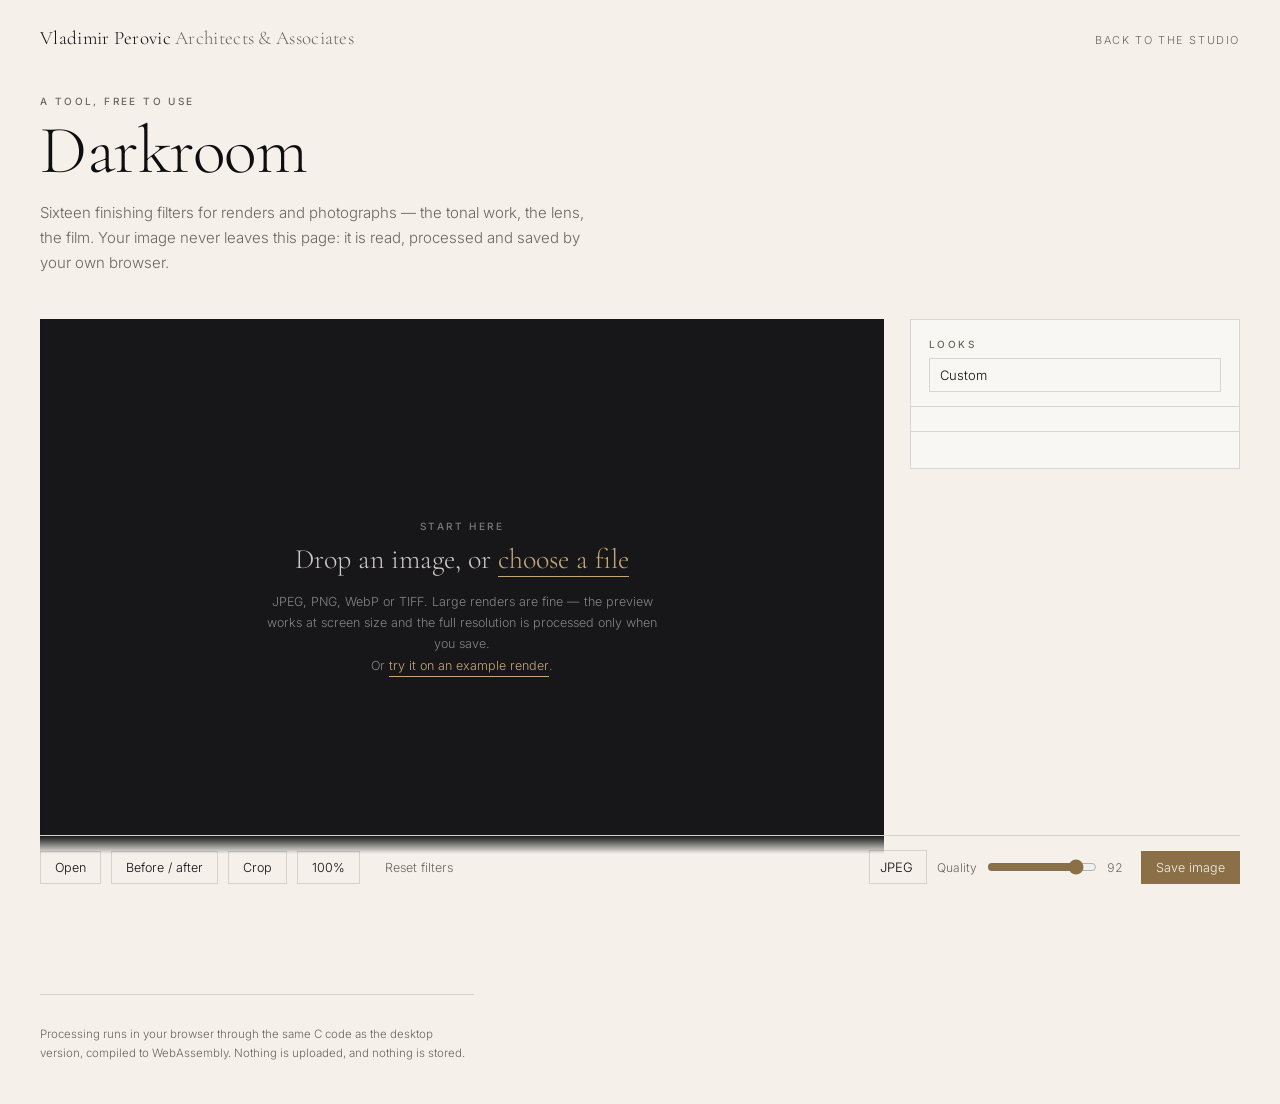
==== web/src/index.html @ 6999e1c3 "Run the filters in a browser, as a page in the studio's own design The core is plain C with one plat" ====
<!DOCTYPE html>
<html lang="en">
<head>
<meta charset="utf-8">
<meta name="viewport" content="width=device-width, initial-scale=1">
<title>Darkroom — Vladimir Perovic Architects &amp; Associates</title>
<meta name="description" content="Finishing filters for architectural renders and photographs. Everything runs in your browser; nothing is uploaded.">
<link rel="preconnect" href="https://fonts.googleapis.com">
<link rel="preconnect" href="https://fonts.gstatic.com" crossorigin>
<link href="https://fonts.googleapis.com/css2?family=Cormorant+Garamond:ital,wght@0,300;0,400;0,500;1,300;1,400&family=Inter:wght@300;400;500;600&display=swap" rel="stylesheet">
<link rel="stylesheet" href="style.css">
</head>
<body>
<header class="masthead">
  <a class="wordmark" href="https://vladimirperovic.com">Vladimir Perovic <span>Architects &amp; Associates</span></a>
  <nav><a href="https://vladimirperovic.com">Back to the studio</a></nav>
</header>

<section class="intro">
  <p class="kicker">A tool, free to use</p>
  <h1>Darkroom</h1>
  <p class="lede">Sixteen finishing filters for renders and photographs — the tonal work, the lens, the film.
    Your image never leaves this page: it is read, processed and saved by your own browser.</p>
</section>

<main class="workspace" id="workspace">
  <section class="stage" id="stage">
    <div class="dropzone" id="dropzone">
      <p class="kicker">Start here</p>
      <p class="drop-title">Drop an image, or <button type="button" class="link" id="pick">choose a file</button></p>
      <p class="drop-note">JPEG, PNG, WebP or TIFF. Large renders are fine — the preview works at screen size
        and the full resolution is processed only when you save.</p>
      <p class="drop-note">Or <button type="button" class="link" id="example">try it on an example render</button>.</p>
    </div>
    <div class="viewer" id="viewer" hidden>
      <canvas id="canvas"></canvas>
      <div class="crop-overlay" id="cropOverlay" hidden><div class="crop-rect" id="cropRect"></div></div>
    </div>
    <div class="busy" id="busy" hidden><span></span></div>
  </section>

  <aside class="panel" id="panel">
    <div class="panel-head">
      <p class="kicker">Looks</p>
      <select id="presets" aria-label="Preset">
        <option value="">Custom</option>
      </select>
    </div>
    <div class="filters" id="filters"></div>
    <div class="controls" id="controls"></div>
  </aside>
</main>

<div class="toolbar" id="toolbar">
  <div class="tools">
    <button type="button" id="open">Open</button>
    <button type="button" id="compare" class="hold">Before / after</button>
    <button type="button" id="cropMode">Crop</button>
    <button type="button" id="zoom">100%</button>
    <button type="button" id="reset" class="quiet">Reset filters</button>
  </div>
  <div class="save">
    <span class="status" id="status"></span>
    <select id="format" aria-label="Format">
      <option value="image/jpeg">JPEG</option>
      <option value="image/webp">WebP</option>
      <option value="image/png">PNG</option>
    </select>
    <label class="quality" id="qualityWrap">Quality
      <input type="range" id="quality" min="40" max="100" step="1" value="92">
      <output id="qualityValue">92</output>
    </label>
    <button type="button" id="save" class="primary">Save image</button>
  </div>
</div>

<div class="crop-actions" id="cropActions" hidden>
  <span>Drag on the image, then</span>
  <button type="button" id="cropApply" class="primary">Crop</button>
  <button type="button" id="cropCancel" class="quiet">Cancel</button>
</div>

<footer class="colophon">
  <p>Processing runs in your browser through the same C code as the desktop version, compiled to
    WebAssembly. Nothing is uploaded, and nothing is stored.</p>
</footer>

<input type="file" id="file" accept="image/*" hidden>
<script type="module" src="app.js"></script>
</body>
</html>
---- web/src/style.css ----
/* The studio's own tokens, so this page sits inside vladimirperovic.com without looking bolted on. */
:root {
  --ink: #0e0e10;
  --paper: #f5f1ea;
  --muted: #6b6760;
  --line: rgba(14, 14, 16, .14);
  --accent: #8b6f47;
  --glass: rgba(245, 241, 234, .8);
  --stage: #17171a;
  --ease: cubic-bezier(.15, .2, .1, 1);
  --panel-width: 330px;
}

* { box-sizing: border-box; }

[hidden] { display: none !important; }

html, body {
  margin: 0;
  background: var(--paper);
  color: var(--ink);
  font-family: Inter, system-ui, sans-serif;
  font-weight: 300;
  -webkit-font-smoothing: antialiased;
}

button, select, input { font: inherit; color: inherit; }

.kicker {
  font-size: 10px;
  letter-spacing: 2.4px;
  text-transform: uppercase;
  color: var(--muted);
  margin: 0 0 10px;
  font-weight: 500;
}

/* Masthead and intro ---------------------------------------------------- */

.masthead {
  display: flex;
  align-items: baseline;
  justify-content: space-between;
  gap: 24px;
  padding: 26px 40px 0;
}

.wordmark {
  font-family: 'Cormorant Garamond', Georgia, serif;
  font-size: 19px;
  letter-spacing: .3px;
  text-decoration: none;
  color: var(--ink);
}

.wordmark span { color: var(--muted); }

.masthead nav a {
  font-size: 11px;
  letter-spacing: 1.6px;
  text-transform: uppercase;
  text-decoration: none;
  color: var(--muted);
  border-bottom: 1px solid transparent;
  padding-bottom: 2px;
  transition: color .4s var(--ease), border-color .4s var(--ease);
}

.masthead nav a:hover { color: var(--ink); border-color: var(--line); }

.intro {
  padding: 46px 40px 26px;
  max-width: 760px;
}

.intro h1 {
  font-family: 'Cormorant Garamond', Georgia, serif;
  font-weight: 300;
  font-size: clamp(42px, 6vw, 68px);
  line-height: 1;
  margin: 0 0 16px;
  letter-spacing: -.5px;
}

.lede {
  margin: 0;
  max-width: 62ch;
  font-size: 15px;
  line-height: 1.65;
  color: var(--muted);
}

/* Workspace ------------------------------------------------------------- */

.workspace {
  display: grid;
  grid-template-columns: minmax(0, 1fr) var(--panel-width);
  gap: 26px;
  padding: 18px 40px 0;
  align-items: start;
}

.stage {
  position: relative;
  background: var(--stage);
  border: 1px solid var(--line);
  min-height: 62vh;
  display: flex;
  align-items: center;
  justify-content: center;
  overflow: auto;
}

.dropzone {
  text-align: center;
  padding: 60px 28px;
  color: rgba(245, 241, 234, .82);
  max-width: 460px;
}

.dropzone .kicker { color: rgba(245, 241, 234, .45); }

.drop-title {
  font-family: 'Cormorant Garamond', Georgia, serif;
  font-size: 28px;
  font-weight: 300;
  margin: 0 0 14px;
}

.drop-note { font-size: 12.5px; line-height: 1.7; color: rgba(245, 241, 234, .5); margin: 0; }

.stage.dragging { outline: 1px solid var(--accent); outline-offset: -9px; }

.link {
  background: none;
  border: none;
  border-bottom: 1px solid currentColor;
  padding: 0;
  cursor: pointer;
  font: inherit;
  color: #c6a878;
}

.viewer { position: relative; margin: auto; line-height: 0; }
.viewer canvas { display: block; max-width: 100%; height: auto; }
.viewer.actual { margin: 0; }
.viewer.actual canvas { max-width: none; }

.busy {
  position: absolute;
  inset: 0;
  display: grid;
  place-items: center;
  background: rgba(23, 23, 26, .55);
  pointer-events: none;
}

.busy span {
  width: 26px; height: 26px;
  border: 1px solid rgba(245, 241, 234, .3);
  border-top-color: #c6a878;
  border-radius: 50%;
  animation: spin .9s linear infinite;
}

@keyframes spin { to { transform: rotate(360deg); } }

/* Crop ------------------------------------------------------------------ */

.crop-overlay { position: absolute; inset: 0; cursor: crosshair; }

.crop-rect {
  position: absolute;
  border: 1px solid rgba(245, 241, 234, .9);
  box-shadow: 0 0 0 9999px rgba(14, 14, 16, .55);
  display: none;
}

.crop-actions {
  position: fixed;
  left: 50%;
  bottom: 96px;
  transform: translateX(-50%);
  display: flex;
  align-items: center;
  gap: 12px;
  background: var(--glass);
  backdrop-filter: blur(9px);
  border: 1px solid var(--line);
  padding: 10px 14px;
  font-size: 12.5px;
  z-index: 5;
}

/* Panel ----------------------------------------------------------------- */

.panel {
  border: 1px solid var(--line);
  background: rgba(255, 255, 255, .42);
  max-height: calc(62vh + 2px);
  overflow: auto;
  position: sticky;
  top: 18px;
}

.panel-head { padding: 18px 18px 14px; border-bottom: 1px solid var(--line); }
.panel-head .kicker { margin-bottom: 8px; }

select {
  width: 100%;
  appearance: none;
  background: transparent;
  border: 1px solid var(--line);
  padding: 8px 10px;
  font-size: 13px;
  cursor: pointer;
}

.filters { padding: 12px 10px; border-bottom: 1px solid var(--line); }

.group-label {
  font-size: 10px;
  letter-spacing: 2.4px;
  text-transform: uppercase;
  color: var(--muted);
  padding: 14px 8px 6px;
}

.filter {
  display: flex;
  align-items: center;
  gap: 10px;
  padding: 7px 9px;
  cursor: pointer;
  border: 1px solid transparent;
  transition: background .3s var(--ease);
}

.filter:hover { background: rgba(14, 14, 16, .035); }
.filter.selected { background: rgba(139, 111, 71, .1); border-color: rgba(139, 111, 71, .28); }
.filter input { accent-color: var(--accent); margin: 0; cursor: pointer; }
.filter span { font-size: 13px; }
.filter.on span { font-weight: 500; }

.controls { padding: 18px; }
.controls .summary { font-size: 12.5px; line-height: 1.7; color: var(--muted); margin: 0 0 18px; }
.controls.disabled .control { opacity: .38; pointer-events: none; }

.control { margin-bottom: 15px; }

.control-head {
  display: flex;
  justify-content: space-between;
  align-items: baseline;
  margin-bottom: 5px;
  font-size: 12px;
}

.control-head b { font-weight: 500; }
.control-head output { font-variant-numeric: tabular-nums; font-size: 11px; color: var(--muted); }

input[type=range] {
  width: 100%;
  accent-color: var(--accent);
  height: 18px;
}

.control-heading {
  font-size: 10px;
  letter-spacing: 2.4px;
  text-transform: uppercase;
  color: var(--muted);
  margin: 20px 0 10px;
}

.control-note { font-size: 11.5px; color: var(--muted); margin: -6px 0 14px; }

/* Toolbar --------------------------------------------------------------- */

.toolbar {
  position: sticky;
  bottom: 0;
  display: flex;
  justify-content: space-between;
  align-items: center;
  gap: 18px;
  flex-wrap: wrap;
  margin: 18px 40px 0;
  padding: 14px 0 16px;
  border-top: 1px solid var(--line);
  background: linear-gradient(to top, var(--paper) 72%, rgba(245, 241, 234, 0));
}

.tools, .save { display: flex; align-items: center; gap: 10px; flex-wrap: wrap; }

.toolbar button {
  background: transparent;
  border: 1px solid var(--line);
  padding: 8px 14px;
  font-size: 12.5px;
  cursor: pointer;
  transition: border-color .3s var(--ease), background .3s var(--ease);
}

.toolbar button:hover:not(:disabled) { border-color: var(--ink); }
.toolbar button:disabled { opacity: .35; cursor: default; }
.toolbar button.active { background: rgba(139, 111, 71, .12); border-color: var(--accent); }
.toolbar button.quiet { border-color: transparent; color: var(--muted); }
.toolbar button.quiet:hover:not(:disabled) { color: var(--ink); }

.toolbar button.primary, .crop-actions button.primary {
  background: var(--accent);
  border-color: var(--accent);
  color: var(--paper);
}

.toolbar button.primary:hover:not(:disabled) { background: #7a6140; }

.crop-actions button {
  background: transparent;
  border: 1px solid var(--line);
  padding: 6px 12px;
  font-size: 12.5px;
  cursor: pointer;
}

.save select { width: auto; }

.quality { display: flex; align-items: center; gap: 8px; font-size: 12px; color: var(--muted); }
.quality input { width: 110px; }
.quality output { font-variant-numeric: tabular-nums; width: 24px; }

.status { font-size: 11.5px; color: var(--muted); font-variant-numeric: tabular-nums; }

.colophon {
  margin: 34px 40px 40px;
  padding-top: 18px;
  border-top: 1px solid var(--line);
  font-size: 11.5px;
  line-height: 1.7;
  color: var(--muted);
  max-width: 62ch;
}

@media (max-width: 1040px) {
  .workspace { grid-template-columns: minmax(0, 1fr); }
  .panel { position: static; max-height: none; }
  .masthead, .intro, .workspace, .toolbar, .colophon { padding-left: 20px; padding-right: 20px; }
  .toolbar, .colophon { margin-left: 20px; margin-right: 20px; }
}
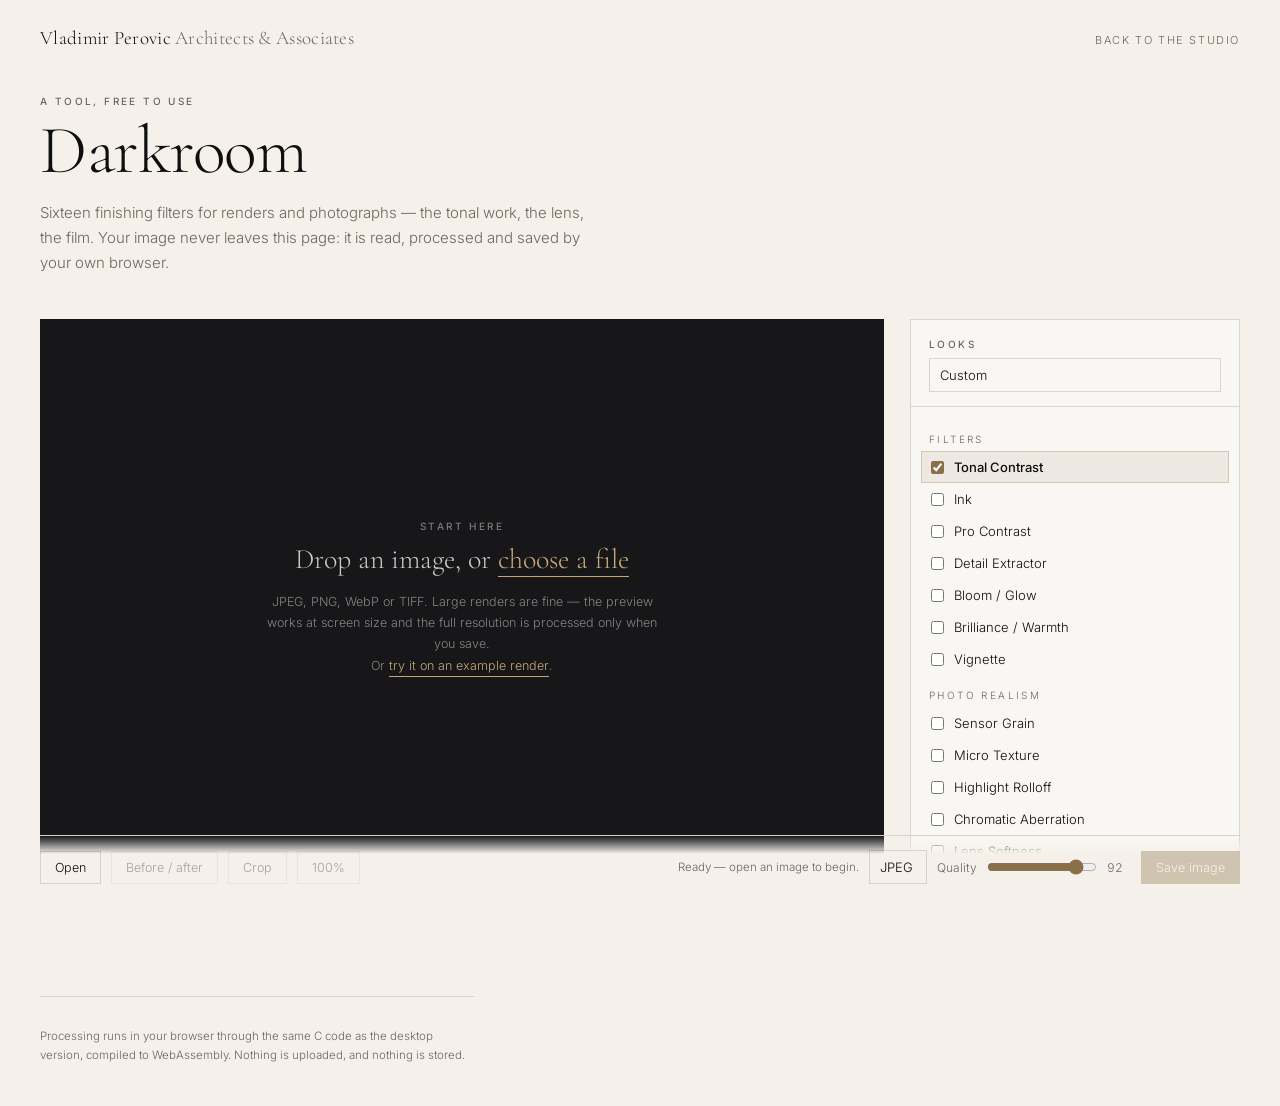
==== commit 85683248: "Give the browser version the desktop's comparison, and the whole screen Opening an image now takes o" ====
--- a/web/src/index.html
+++ b/web/src/index.html
@@ -25,6 +25,8 @@
 
 <main class="workspace" id="workspace">
   <section class="stage" id="stage">
+    <button type="button" class="leave" id="leave" hidden>Close</button>
+    <button type="button" class="panel-toggle" id="panelToggle" hidden>Filters</button>
     <div class="dropzone" id="dropzone">
       <p class="kicker">Start here</p>
       <p class="drop-title">Drop an image, or <button type="button" class="link" id="pick">choose a file</button></p>
@@ -41,23 +43,28 @@
 
   <aside class="panel" id="panel">
     <div class="panel-head">
-      <p class="kicker">Looks</p>
+      <div class="panel-head-row">
+        <p class="kicker">Looks</p>
+        <button type="button" class="link small" id="hide">Hide</button>
+      </div>
       <select id="presets" aria-label="Preset">
         <option value="">Custom</option>
       </select>
     </div>
     <div class="filters" id="filters"></div>
     <div class="controls" id="controls"></div>
+    <div class="panel-foot">
+      <button type="button" class="link small" id="reset">Reset every filter</button>
+    </div>
   </aside>
 </main>
 
 <div class="toolbar" id="toolbar">
   <div class="tools">
     <button type="button" id="open">Open</button>
-    <button type="button" id="compare" class="hold">Before / after</button>
+    <button type="button" id="compare" title="Split the view — drag the line. Press and hold on the image (or the B key) to see the original whole.">Before / after</button>
     <button type="button" id="cropMode">Crop</button>
     <button type="button" id="zoom">100%</button>
-    <button type="button" id="reset" class="quiet">Reset filters</button>
   </div>
   <div class="save">
     <span class="status" id="status"></span>
--- a/web/src/style.css
+++ b/web/src/style.css
@@ -204,6 +204,9 @@
 }
 
 .panel-head { padding: 18px 18px 14px; border-bottom: 1px solid var(--line); }
+.panel-head-row { display: flex; align-items: baseline; justify-content: space-between; }
+.link.small { font-size: 11px; color: var(--muted); }
+body:not(.editing) .panel-head-row .link { display: none; }
 .panel-head .kicker { margin-bottom: 8px; }
 
 select {
@@ -274,6 +277,84 @@
 }
 
 .control-note { font-size: 11.5px; color: var(--muted); margin: -6px 0 14px; }
+
+/* Editing: the image takes the screen, and the filters float over it ------ */
+
+body.editing { overflow: hidden; }
+body.editing .masthead,
+body.editing .intro,
+body.editing .colophon { display: none; }
+
+body.editing .workspace {
+  position: fixed;
+  inset: 0;
+  display: block;
+  padding: 0;
+  gap: 0;
+  z-index: 3;
+}
+
+body.editing .stage {
+  position: absolute;
+  inset: 0 0 var(--toolbar-height, 62px);
+  border: 0;
+  min-height: 0;
+  padding: 18px;
+  transition: padding .35s var(--ease);
+}
+
+/* The image keeps clear of the floating panel rather than sliding under it. */
+body.editing:not(.panel-hidden) .stage { padding-right: calc(var(--panel-width) + 34px); }
+
+body.editing .panel {
+  position: absolute;
+  top: 16px;
+  right: 16px;
+  bottom: calc(var(--toolbar-height, 62px) + 16px);
+  width: var(--panel-width);
+  max-height: none;
+  background: var(--glass);
+  backdrop-filter: blur(14px);
+  border: 1px solid rgba(14, 14, 16, .1);
+  box-shadow: 0 18px 50px rgba(14, 14, 16, .28);
+  transition: opacity .35s var(--ease), transform .35s var(--ease);
+  z-index: 4;
+}
+
+body.editing.panel-hidden .panel {
+  opacity: 0;
+  transform: translateX(14px);
+  pointer-events: none;
+}
+
+body.editing .toolbar {
+  position: fixed;
+  inset: auto 0 0 0;
+  margin: 0;
+  padding: 11px 20px;
+  background: var(--glass);
+  backdrop-filter: blur(14px);
+  border-top: 1px solid var(--line);
+  z-index: 4;
+}
+
+.leave, .panel-toggle {
+  position: absolute;
+  top: 16px;
+  z-index: 5;
+  background: var(--glass);
+  backdrop-filter: blur(10px);
+  border: 1px solid rgba(14, 14, 16, .1);
+  padding: 7px 13px;
+  font-size: 12px;
+  cursor: pointer;
+  transition: border-color .3s var(--ease);
+}
+
+.leave { left: 16px; }
+.panel-toggle { right: 16px; }
+body.editing:not(.panel-hidden) .panel-toggle { display: none; }
+.leave:hover, .panel-toggle:hover { border-color: var(--ink); }
 
 /* Toolbar --------------------------------------------------------------- */
 
@@ -342,6 +423,28 @@
   max-width: 62ch;
 }
 
+.panel-foot { padding: 0 18px 18px; }
+
+/* On a narrow screen the panel becomes a sheet along the bottom, and the image keeps the rest. */
+@media (max-width: 900px) {
+  .toolbar { padding: 9px 12px; gap: 10px; }
+  .toolbar button { padding: 7px 11px; font-size: 12px; }
+  .status { display: none; }
+  .quality { gap: 6px; }
+  .quality input { width: 74px; }
+
+  body.editing .panel {
+    top: auto;
+    left: 12px;
+    right: 12px;
+    bottom: calc(var(--toolbar-height, 62px) + 12px);
+    width: auto;
+    max-height: 42vh;
+  }
+  body.editing:not(.panel-hidden) .stage { padding-right: 18px; padding-bottom: calc(42vh + 22px); }
+  body.editing.panel-hidden .panel { transform: translateY(14px); }
+}
+
 @media (max-width: 1040px) {
   .workspace { grid-template-columns: minmax(0, 1fr); }
   .panel { position: static; max-height: none; }
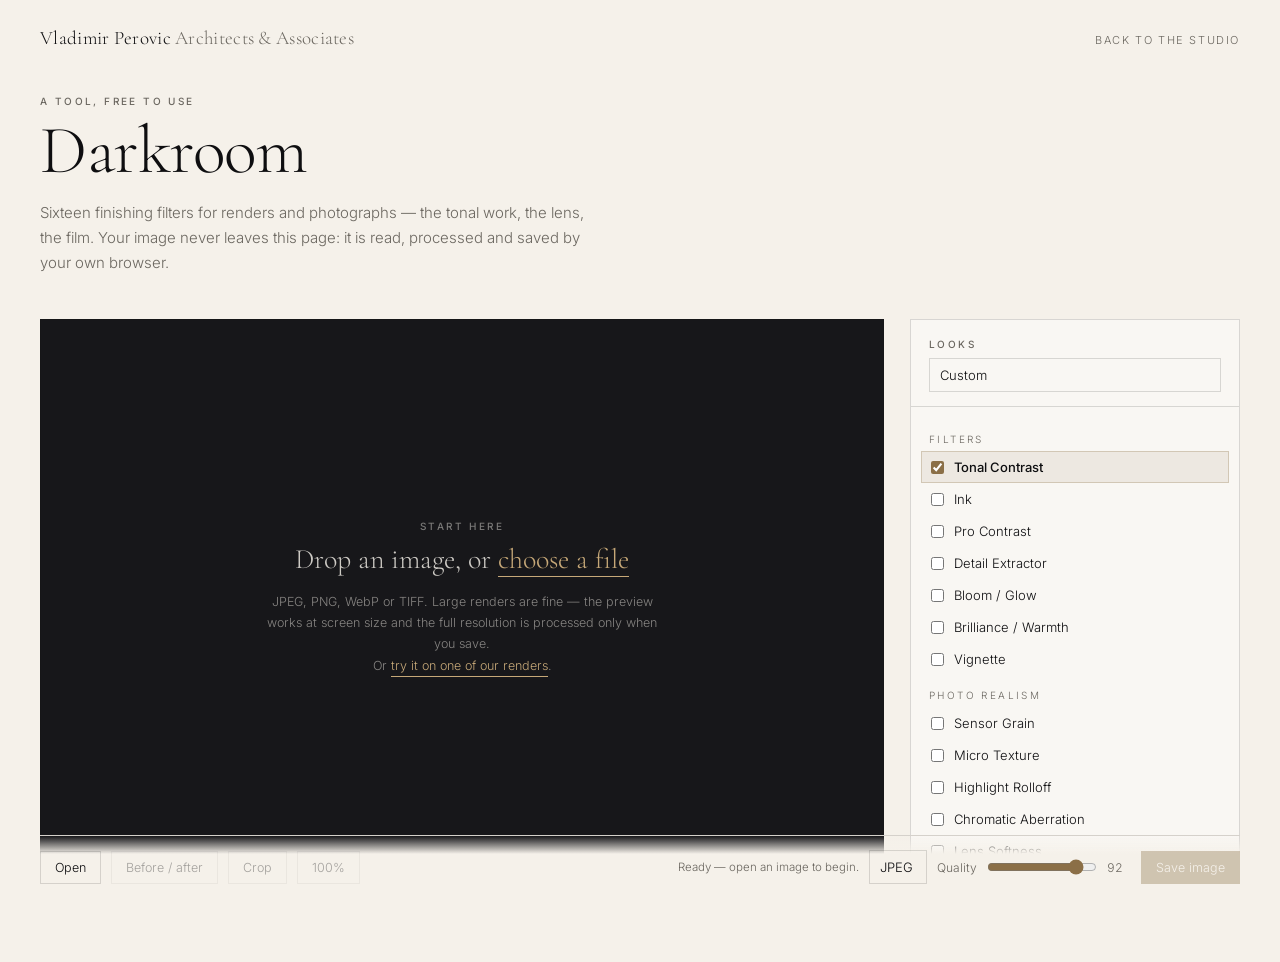
==== commit 141d23c4: "Publish the browser version into a site folder, ready for Apache The build now writes the .htaccess " ====
--- a/web/src/index.html
+++ b/web/src/index.html
@@ -8,7 +8,7 @@
 <link rel="preconnect" href="https://fonts.googleapis.com">
 <link rel="preconnect" href="https://fonts.gstatic.com" crossorigin>
 <link href="https://fonts.googleapis.com/css2?family=Cormorant+Garamond:ital,wght@0,300;0,400;0,500;1,300;1,400&family=Inter:wght@300;400;500;600&display=swap" rel="stylesheet">
-<link rel="stylesheet" href="style.css">
+<link rel="stylesheet" href="style.css?v=%%V%%">
 </head>
 <body>
 <header class="masthead">
@@ -32,7 +32,7 @@
       <p class="drop-title">Drop an image, or <button type="button" class="link" id="pick">choose a file</button></p>
       <p class="drop-note">JPEG, PNG, WebP or TIFF. Large renders are fine — the preview works at screen size
         and the full resolution is processed only when you save.</p>
-      <p class="drop-note">Or <button type="button" class="link" id="example">try it on an example render</button>.</p>
+      <p class="drop-note">Or <button type="button" class="link" id="example">try it on one of our renders</button>.</p>
     </div>
     <div class="viewer" id="viewer" hidden>
       <canvas id="canvas"></canvas>
@@ -89,10 +89,11 @@
 
 <footer class="colophon">
   <p>Processing runs in your browser through the same C code as the desktop version, compiled to
-    WebAssembly. Nothing is uploaded, and nothing is stored.</p>
+    WebAssembly. Nothing is uploaded, and nothing is stored. The example image is a render from our own
+    project, <a href="https://vladimirperovic.com/project.php?id=etr">a private apartment interior</a>.</p>
 </footer>
 
 <input type="file" id="file" accept="image/*" hidden>
-<script type="module" src="app.js"></script>
+<script type="module" src="app.js?v=%%V%%"></script>
 </body>
 </html>
--- a/web/src/style.css
+++ b/web/src/style.css
@@ -283,7 +283,9 @@
 body.editing { overflow: hidden; }
 body.editing .masthead,
 body.editing .intro,
-body.editing .colophon { display: none; }
+body.editing .colophon a { color: var(--accent); text-decoration: none; border-bottom: 1px solid var(--line); }
+
+.colophon { display: none; }
 
 body.editing .workspace {
   position: fixed;
@@ -413,6 +415,8 @@
 
 .status { font-size: 11.5px; color: var(--muted); font-variant-numeric: tabular-nums; }
 
+.colophon a { color: var(--accent); text-decoration: none; border-bottom: 1px solid var(--line); }
+
 .colophon {
   margin: 34px 40px 40px;
   padding-top: 18px;
@@ -448,6 +452,10 @@
 @media (max-width: 1040px) {
   .workspace { grid-template-columns: minmax(0, 1fr); }
   .panel { position: static; max-height: none; }
-  .masthead, .intro, .workspace, .toolbar, .colophon { padding-left: 20px; padding-right: 20px; }
-  .toolbar, .colophon { margin-left: 20px; margin-right: 20px; }
-}
+  .masthead, .intro, .workspace, .toolbar, .colophon a { color: var(--accent); text-decoration: none; border-bottom: 1px solid var(--line); }
+
+.colophon { padding-left: 20px; padding-right: 20px; }
+  .toolbar, .colophon a { color: var(--accent); text-decoration: none; border-bottom: 1px solid var(--line); }
+
+.colophon { margin-left: 20px; margin-right: 20px; }
+}
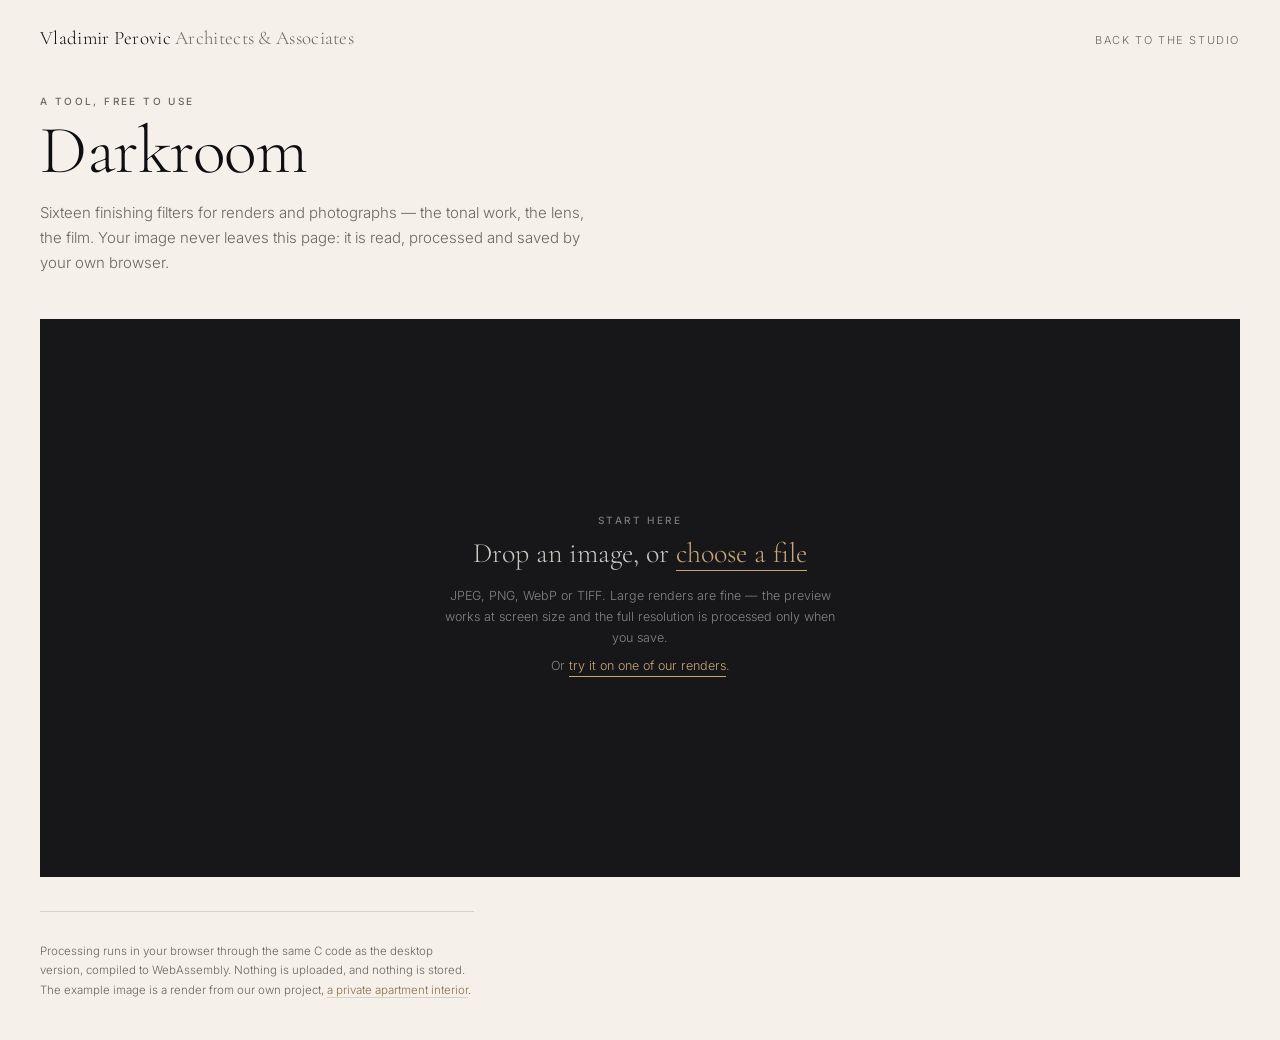
==== commit 5a1e67d4: "Lay the editing view out the way the work goes The filters were a list to scroll through and their c" ====
--- a/web/src/index.html
+++ b/web/src/index.html
@@ -23,46 +23,12 @@
     Your image never leaves this page: it is read, processed and saved by your own browser.</p>
 </section>
 
-<main class="workspace" id="workspace">
-  <section class="stage" id="stage">
-    <button type="button" class="leave" id="leave" hidden>Close</button>
-    <button type="button" class="panel-toggle" id="panelToggle" hidden>Filters</button>
-    <div class="dropzone" id="dropzone">
-      <p class="kicker">Start here</p>
-      <p class="drop-title">Drop an image, or <button type="button" class="link" id="pick">choose a file</button></p>
-      <p class="drop-note">JPEG, PNG, WebP or TIFF. Large renders are fine — the preview works at screen size
-        and the full resolution is processed only when you save.</p>
-      <p class="drop-note">Or <button type="button" class="link" id="example">try it on one of our renders</button>.</p>
-    </div>
-    <div class="viewer" id="viewer" hidden>
-      <canvas id="canvas"></canvas>
-      <div class="crop-overlay" id="cropOverlay" hidden><div class="crop-rect" id="cropRect"></div></div>
-    </div>
-    <div class="busy" id="busy" hidden><span></span></div>
-  </section>
-
-  <aside class="panel" id="panel">
-    <div class="panel-head">
-      <div class="panel-head-row">
-        <p class="kicker">Looks</p>
-        <button type="button" class="link small" id="hide">Hide</button>
-      </div>
-      <select id="presets" aria-label="Preset">
-        <option value="">Custom</option>
-      </select>
-    </div>
-    <div class="filters" id="filters"></div>
-    <div class="controls" id="controls"></div>
-    <div class="panel-foot">
-      <button type="button" class="link small" id="reset">Reset every filter</button>
-    </div>
-  </aside>
-</main>
-
 <div class="toolbar" id="toolbar">
   <div class="tools">
+    <button type="button" id="leave" class="quiet" hidden>Close</button>
     <button type="button" id="open">Open</button>
-    <button type="button" id="compare" title="Split the view — drag the line. Press and hold on the image (or the B key) to see the original whole.">Before / after</button>
+    <button type="button" id="compare"
+            title="Split the view — drag the line. Press and hold on the image (or the B key) to see the original whole.">Before / after</button>
     <button type="button" id="cropMode">Crop</button>
     <button type="button" id="zoom">100%</button>
   </div>
@@ -78,8 +44,48 @@
       <output id="qualityValue">92</output>
     </label>
     <button type="button" id="save" class="primary">Save image</button>
+    <button type="button" id="panelToggle" class="quiet" hidden>Filters</button>
   </div>
 </div>
+
+<main class="workspace" id="workspace">
+  <div class="sheet" id="sheet">
+    <aside class="panel" id="panel">
+      <div class="panel-head">
+        <div class="panel-head-row">
+          <p class="kicker">Looks</p>
+          <button type="button" class="link small" id="hide">Hide</button>
+        </div>
+        <select id="presets" aria-label="Preset">
+          <option value="">Custom</option>
+        </select>
+      </div>
+      <div class="filters" id="filters"></div>
+    </aside>
+
+    <aside class="inspector" id="inspector">
+      <div class="controls" id="controls"></div>
+      <div class="panel-foot">
+        <button type="button" class="link small" id="reset">Reset every filter</button>
+      </div>
+    </aside>
+  </div>
+
+  <section class="stage" id="stage">
+    <div class="dropzone" id="dropzone">
+      <p class="kicker">Start here</p>
+      <p class="drop-title">Drop an image, or <button type="button" class="link" id="pick">choose a file</button></p>
+      <p class="drop-note">JPEG, PNG, WebP or TIFF. Large renders are fine — the preview works at screen size
+        and the full resolution is processed only when you save.</p>
+      <p class="drop-note">Or <button type="button" class="link" id="example">try it on one of our renders</button>.</p>
+    </div>
+    <div class="viewer" id="viewer" hidden>
+      <canvas id="canvas"></canvas>
+      <div class="crop-overlay" id="cropOverlay" hidden><div class="crop-rect" id="cropRect"></div></div>
+    </div>
+    <div class="busy" id="busy" hidden><span></span></div>
+  </section>
+</main>
 
 <div class="crop-actions" id="cropActions" hidden>
   <span>Drag on the image, then</span>
--- a/web/src/style.css
+++ b/web/src/style.css
@@ -5,10 +5,12 @@
   --muted: #6b6760;
   --line: rgba(14, 14, 16, .14);
   --accent: #8b6f47;
-  --glass: rgba(245, 241, 234, .8);
+  --glass: rgba(245, 241, 234, .82);
   --stage: #17171a;
   --ease: cubic-bezier(.15, .2, .1, 1);
-  --panel-width: 330px;
+  --rail-width: 238px;
+  --panel-width: 318px;
+  --toolbar-height: 58px;
 }
 
 * { box-sizing: border-box; }
@@ -35,7 +37,19 @@
   font-weight: 500;
 }
 
-/* Masthead and intro ---------------------------------------------------- */
+.link {
+  background: none;
+  border: none;
+  border-bottom: 1px solid currentColor;
+  padding: 0;
+  cursor: pointer;
+  font: inherit;
+  color: #c6a878;
+}
+
+.link.small { font-size: 11px; color: var(--muted); }
+
+/* The page around the tool ---------------------------------------------- */
 
 .masthead {
   display: flex;
@@ -68,10 +82,7 @@
 
 .masthead nav a:hover { color: var(--ink); border-color: var(--line); }
 
-.intro {
-  padding: 46px 40px 26px;
-  max-width: 760px;
-}
+.intro { padding: 46px 40px 26px; max-width: 760px; }
 
 .intro h1 {
   font-family: 'Cormorant Garamond', Georgia, serif;
@@ -82,23 +93,38 @@
   letter-spacing: -.5px;
 }
 
-.lede {
-  margin: 0;
+.lede { margin: 0; max-width: 62ch; font-size: 15px; line-height: 1.65; color: var(--muted); }
+
+.colophon {
+  margin: 34px 40px 40px;
+  padding-top: 18px;
+  border-top: 1px solid var(--line);
+  font-size: 11.5px;
+  line-height: 1.7;
+  color: var(--muted);
   max-width: 62ch;
-  font-size: 15px;
-  line-height: 1.65;
-  color: var(--muted);
-}
-
-/* Workspace ------------------------------------------------------------- */
-
-.workspace {
-  display: grid;
-  grid-template-columns: minmax(0, 1fr) var(--panel-width);
-  gap: 26px;
-  padding: 18px 40px 0;
-  align-items: start;
-}
+}
+
+.colophon a { color: var(--accent); text-decoration: none; border-bottom: 1px solid var(--line); }
+
+/* Until an image is open, the page is an invitation to drop one and nothing else. Once one is open but
+   the editing view has been left, the toolbar stays with the page so the way back is one click. */
+body:not(.has-image) .toolbar,
+body:not(.editing) .sheet { display: none; }
+
+body:not(.editing) .toolbar {
+  position: static;
+  margin: 14px 40px 0;
+  padding: 14px 0 16px;
+  background: none;
+  backdrop-filter: none;
+  border-bottom: 0;
+  border-top: 1px solid var(--line);
+}
+
+/* The workspace --------------------------------------------------------- */
+
+.workspace { padding: 18px 40px 0; }
 
 .stage {
   position: relative;
@@ -111,13 +137,7 @@
   overflow: auto;
 }
 
-.dropzone {
-  text-align: center;
-  padding: 60px 28px;
-  color: rgba(245, 241, 234, .82);
-  max-width: 460px;
-}
-
+.dropzone { text-align: center; padding: 60px 28px; color: rgba(245, 241, 234, .82); max-width: 460px; }
 .dropzone .kicker { color: rgba(245, 241, 234, .45); }
 
 .drop-title {
@@ -127,19 +147,9 @@
   margin: 0 0 14px;
 }
 
-.drop-note { font-size: 12.5px; line-height: 1.7; color: rgba(245, 241, 234, .5); margin: 0; }
+.drop-note { font-size: 12.5px; line-height: 1.7; color: rgba(245, 241, 234, .5); margin: 0 0 6px; }
 
 .stage.dragging { outline: 1px solid var(--accent); outline-offset: -9px; }
-
-.link {
-  background: none;
-  border: none;
-  border-bottom: 1px solid currentColor;
-  padding: 0;
-  cursor: pointer;
-  font: inherit;
-  color: #c6a878;
-}
 
 .viewer { position: relative; margin: auto; line-height: 0; }
 .viewer canvas { display: block; max-width: 100%; height: auto; }
@@ -179,7 +189,7 @@
 .crop-actions {
   position: fixed;
   left: 50%;
-  bottom: 96px;
+  bottom: 28px;
   transform: translateX(-50%);
   display: flex;
   align-items: center;
@@ -189,24 +199,69 @@
   border: 1px solid var(--line);
   padding: 10px 14px;
   font-size: 12.5px;
-  z-index: 5;
-}
-
-/* Panel ----------------------------------------------------------------- */
-
-.panel {
+  z-index: 6;
+}
+
+.crop-actions button {
+  background: transparent;
   border: 1px solid var(--line);
-  background: rgba(255, 255, 255, .42);
-  max-height: calc(62vh + 2px);
+  padding: 6px 12px;
+  font-size: 12.5px;
+  cursor: pointer;
+}
+
+/* Editing: the image takes the screen, the filters stand to its left and their controls to its right. */
+
+body.editing { overflow: hidden; }
+body.editing .masthead,
+body.editing .intro,
+body.editing .colophon { display: none; }
+
+body.editing .workspace { position: fixed; inset: 0; padding: 0; z-index: 3; }
+
+body.editing .stage {
+  position: absolute;
+  inset: var(--toolbar-height) 0 0 0;
+  border: 0;
+  min-height: 0;
+  padding: 18px;
+  transition: padding .35s var(--ease);
+}
+
+/* The image keeps clear of both panels rather than sliding under them. */
+body.editing:not(.panel-hidden) .stage {
+  padding-left: calc(var(--rail-width) + 30px);
+  padding-right: calc(var(--panel-width) + 30px);
+}
+
+.sheet { display: contents; }
+
+body.editing .panel,
+body.editing .inspector {
+  position: absolute;
+  top: calc(var(--toolbar-height) + 14px);
+  bottom: 14px;
   overflow: auto;
-  position: sticky;
-  top: 18px;
-}
-
-.panel-head { padding: 18px 18px 14px; border-bottom: 1px solid var(--line); }
+  background: var(--glass);
+  backdrop-filter: blur(14px);
+  border: 1px solid rgba(14, 14, 16, .1);
+  box-shadow: 0 18px 50px rgba(14, 14, 16, .28);
+  transition: opacity .3s var(--ease), transform .3s var(--ease);
+  z-index: 4;
+}
+
+body.editing .panel { left: 14px; width: var(--rail-width); }
+body.editing .inspector { right: 14px; width: var(--panel-width); }
+
+body.editing.panel-hidden .panel,
+body.editing.panel-hidden .inspector { opacity: 0; pointer-events: none; }
+body.editing.panel-hidden .panel { transform: translateX(-14px); }
+body.editing.panel-hidden .inspector { transform: translateX(14px); }
+
+/* Panels ---------------------------------------------------------------- */
+
+.panel-head { padding: 16px 16px 14px; border-bottom: 1px solid var(--line); }
 .panel-head-row { display: flex; align-items: baseline; justify-content: space-between; }
-.link.small { font-size: 11px; color: var(--muted); }
-body:not(.editing) .panel-head-row .link { display: none; }
 .panel-head .kicker { margin-bottom: 8px; }
 
 select {
@@ -219,7 +274,7 @@
   cursor: pointer;
 }
 
-.filters { padding: 12px 10px; border-bottom: 1px solid var(--line); }
+.filters { padding: 10px 8px 16px; }
 
 .group-label {
   font-size: 10px;
@@ -232,8 +287,8 @@
 .filter {
   display: flex;
   align-items: center;
-  gap: 10px;
-  padding: 7px 9px;
+  gap: 9px;
+  padding: 6px 8px;
   cursor: pointer;
   border: 1px solid transparent;
   transition: background .3s var(--ease);
@@ -242,10 +297,10 @@
 .filter:hover { background: rgba(14, 14, 16, .035); }
 .filter.selected { background: rgba(139, 111, 71, .1); border-color: rgba(139, 111, 71, .28); }
 .filter input { accent-color: var(--accent); margin: 0; cursor: pointer; }
-.filter span { font-size: 13px; }
+.filter span { font-size: 12.5px; }
 .filter.on span { font-weight: 500; }
 
-.controls { padding: 18px; }
+.controls { padding: 16px; }
 .controls .summary { font-size: 12.5px; line-height: 1.7; color: var(--muted); margin: 0 0 18px; }
 .controls.disabled .control { opacity: .38; pointer-events: none; }
 
@@ -262,11 +317,7 @@
 .control-head b { font-weight: 500; }
 .control-head output { font-variant-numeric: tabular-nums; font-size: 11px; color: var(--muted); }
 
-input[type=range] {
-  width: 100%;
-  accent-color: var(--accent);
-  height: 18px;
-}
+input[type=range] { width: 100%; accent-color: var(--accent); height: 18px; }
 
 .control-heading {
   font-size: 10px;
@@ -277,109 +328,31 @@
 }
 
 .control-note { font-size: 11.5px; color: var(--muted); margin: -6px 0 14px; }
-
-/* Editing: the image takes the screen, and the filters float over it ------ */
-
-body.editing { overflow: hidden; }
-body.editing .masthead,
-body.editing .intro,
-body.editing .colophon a { color: var(--accent); text-decoration: none; border-bottom: 1px solid var(--line); }
-
-.colophon { display: none; }
-
-body.editing .workspace {
+.panel-foot { padding: 0 16px 18px; }
+
+/* Toolbar --------------------------------------------------------------- */
+
+.toolbar {
   position: fixed;
-  inset: 0;
-  display: block;
-  padding: 0;
-  gap: 0;
-  z-index: 3;
-}
-
-body.editing .stage {
-  position: absolute;
-  inset: 0 0 var(--toolbar-height, 62px);
-  border: 0;
-  min-height: 0;
-  padding: 18px;
-  transition: padding .35s var(--ease);
-}
-
-/* The image keeps clear of the floating panel rather than sliding under it. */
-body.editing:not(.panel-hidden) .stage { padding-right: calc(var(--panel-width) + 34px); }
-
-body.editing .panel {
-  position: absolute;
-  top: 16px;
-  right: 16px;
-  bottom: calc(var(--toolbar-height, 62px) + 16px);
-  width: var(--panel-width);
-  max-height: none;
-  background: var(--glass);
-  backdrop-filter: blur(14px);
-  border: 1px solid rgba(14, 14, 16, .1);
-  box-shadow: 0 18px 50px rgba(14, 14, 16, .28);
-  transition: opacity .35s var(--ease), transform .35s var(--ease);
-  z-index: 4;
-}
-
-body.editing.panel-hidden .panel {
-  opacity: 0;
-  transform: translateX(14px);
-  pointer-events: none;
-}
-
-body.editing .toolbar {
-  position: fixed;
-  inset: auto 0 0 0;
-  margin: 0;
-  padding: 11px 20px;
-  background: var(--glass);
-  backdrop-filter: blur(14px);
-  border-top: 1px solid var(--line);
-  z-index: 4;
-}
-
-.leave, .panel-toggle {
-  position: absolute;
-  top: 16px;
-  z-index: 5;
-  background: var(--glass);
-  backdrop-filter: blur(10px);
-  border: 1px solid rgba(14, 14, 16, .1);
-  padding: 7px 13px;
-  font-size: 12px;
-  cursor: pointer;
-  transition: border-color .3s var(--ease);
-}
-
-.leave { left: 16px; }
-.panel-toggle { right: 16px; }
-body.editing:not(.panel-hidden) .panel-toggle { display: none; }
-.leave:hover, .panel-toggle:hover { border-color: var(--ink); }
-
-/* Toolbar --------------------------------------------------------------- */
-
-.toolbar {
-  position: sticky;
-  bottom: 0;
+  inset: 0 0 auto 0;
   display: flex;
   justify-content: space-between;
   align-items: center;
   gap: 18px;
   flex-wrap: wrap;
-  margin: 18px 40px 0;
-  padding: 14px 0 16px;
-  border-top: 1px solid var(--line);
-  background: linear-gradient(to top, var(--paper) 72%, rgba(245, 241, 234, 0));
-}
-
-.tools, .save { display: flex; align-items: center; gap: 10px; flex-wrap: wrap; }
+  padding: 10px 16px;
+  background: var(--glass);
+  backdrop-filter: blur(14px);
+  border-bottom: 1px solid var(--line);
+  z-index: 5;
+}
+
+.tools, .save { display: flex; align-items: center; gap: 9px; flex-wrap: wrap; }
 
 .toolbar button {
   background: transparent;
   border: 1px solid var(--line);
-  padding: 8px 14px;
+  padding: 7px 13px;
   font-size: 12.5px;
   cursor: pointer;
   transition: border-color .3s var(--ease), background .3s var(--ease);
@@ -399,63 +372,55 @@
 
 .toolbar button.primary:hover:not(:disabled) { background: #7a6140; }
 
-.crop-actions button {
-  background: transparent;
-  border: 1px solid var(--line);
-  padding: 6px 12px;
-  font-size: 12.5px;
-  cursor: pointer;
-}
-
 .save select { width: auto; }
 
 .quality { display: flex; align-items: center; gap: 8px; font-size: 12px; color: var(--muted); }
-.quality input { width: 110px; }
+.quality input { width: 104px; }
 .quality output { font-variant-numeric: tabular-nums; width: 24px; }
 
 .status { font-size: 11.5px; color: var(--muted); font-variant-numeric: tabular-nums; }
 
-.colophon a { color: var(--accent); text-decoration: none; border-bottom: 1px solid var(--line); }
-
-.colophon {
-  margin: 34px 40px 40px;
-  padding-top: 18px;
-  border-top: 1px solid var(--line);
-  font-size: 11.5px;
-  line-height: 1.7;
-  color: var(--muted);
-  max-width: 62ch;
-}
-
-.panel-foot { padding: 0 18px 18px; }
-
-/* On a narrow screen the panel becomes a sheet along the bottom, and the image keeps the rest. */
-@media (max-width: 900px) {
-  .toolbar { padding: 9px 12px; gap: 10px; }
-  .toolbar button { padding: 7px 11px; font-size: 12px; }
-  .status { display: none; }
-  .quality { gap: 6px; }
-  .quality input { width: 74px; }
-
-  body.editing .panel {
-    top: auto;
+/* Narrow screens: the two panels become one sheet along the bottom ------- */
+
+@media (max-width: 1080px) {
+  .masthead, .intro, .workspace, .colophon { padding-left: 20px; padding-right: 20px; }
+  .colophon { margin-left: 20px; margin-right: 20px; }
+
+  body.editing .sheet {
+    display: block;
+    position: fixed;
     left: 12px;
     right: 12px;
-    bottom: calc(var(--toolbar-height, 62px) + 12px);
+    bottom: 12px;
+    max-height: 44vh;
+    overflow: auto;
+    background: var(--glass);
+    backdrop-filter: blur(14px);
+    border: 1px solid rgba(14, 14, 16, .1);
+    box-shadow: 0 18px 50px rgba(14, 14, 16, .28);
+    transition: opacity .3s var(--ease), transform .3s var(--ease);
+    z-index: 4;
+  }
+
+  body.editing .panel,
+  body.editing .inspector {
+    position: static;
     width: auto;
-    max-height: 42vh;
+    background: none;
+    backdrop-filter: none;
+    border: 0;
+    box-shadow: none;
+    overflow: visible;
+    transition: none;
+    opacity: 1;
+    transform: none;
   }
-  body.editing:not(.panel-hidden) .stage { padding-right: 18px; padding-bottom: calc(42vh + 22px); }
-  body.editing.panel-hidden .panel { transform: translateY(14px); }
-}
-
-@media (max-width: 1040px) {
-  .workspace { grid-template-columns: minmax(0, 1fr); }
-  .panel { position: static; max-height: none; }
-  .masthead, .intro, .workspace, .toolbar, .colophon a { color: var(--accent); text-decoration: none; border-bottom: 1px solid var(--line); }
-
-.colophon { padding-left: 20px; padding-right: 20px; }
-  .toolbar, .colophon a { color: var(--accent); text-decoration: none; border-bottom: 1px solid var(--line); }
-
-.colophon { margin-left: 20px; margin-right: 20px; }
-}
+
+  body.editing .inspector { border-top: 1px solid var(--line); }
+  body.editing.panel-hidden .sheet { opacity: 0; transform: translateY(12px); pointer-events: none; }
+
+  body.editing:not(.panel-hidden) .stage { padding: 14px; padding-bottom: calc(44vh + 20px); }
+
+  .status { display: none; }
+  .quality input { width: 74px; }
+}
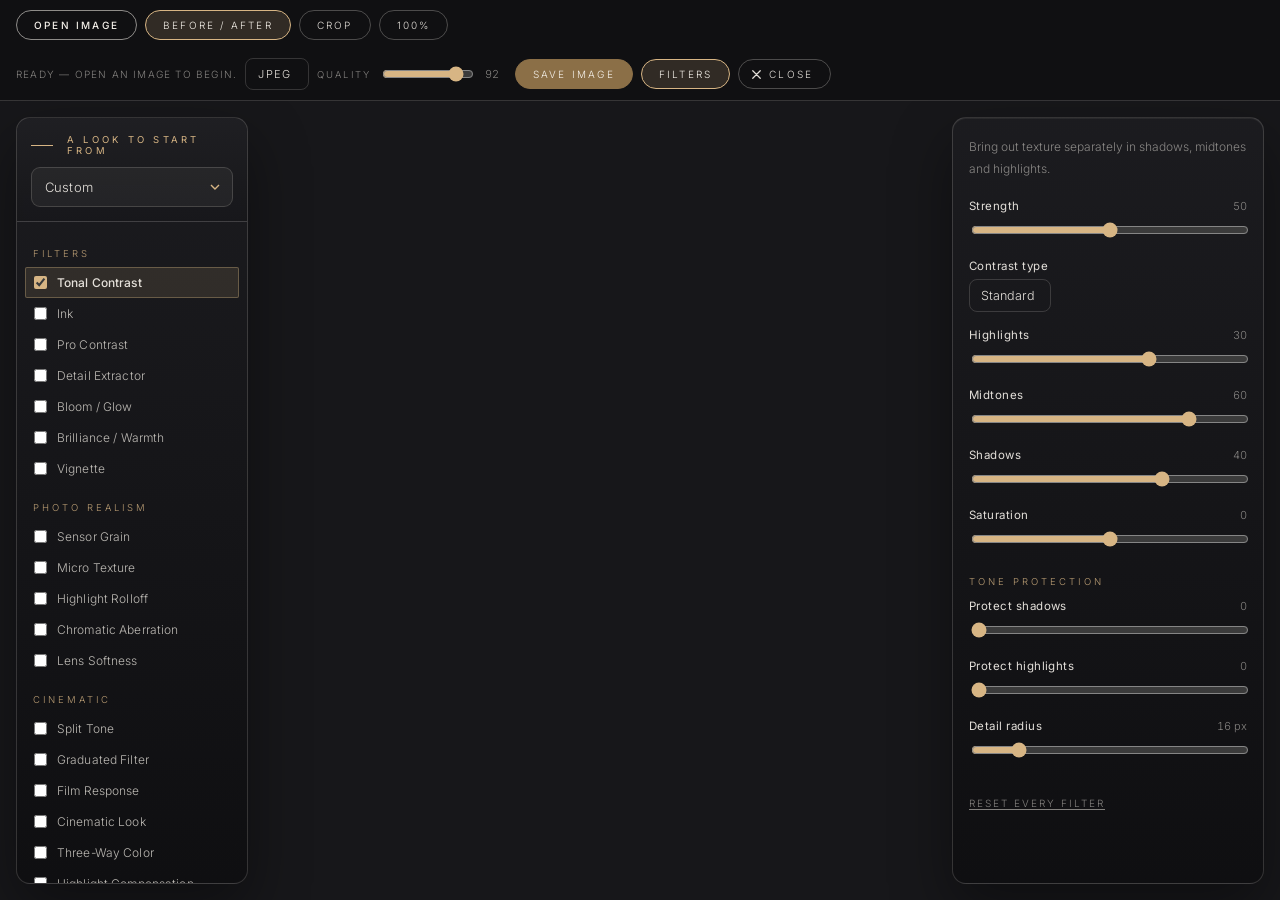
==== commit da92d5ae: "Put the chrome where the hand goes, and give crop its frame back The toolbar reads left to right the" ====
--- a/web/src/index.html
+++ b/web/src/index.html
@@ -25,8 +25,7 @@
 
 <div class="toolbar" id="toolbar">
   <div class="tools">
-    <button type="button" id="leave" class="quiet" hidden>Close</button>
-    <button type="button" id="open">Open</button>
+    <button type="button" id="open" class="strong">Open image</button>
     <button type="button" id="compare"
             title="Split the view — drag the line. Press and hold on the image (or the B key) to see the original whole.">Before / after</button>
     <button type="button" id="cropMode">Crop</button>
@@ -44,7 +43,11 @@
       <output id="qualityValue">92</output>
     </label>
     <button type="button" id="save" class="primary">Save image</button>
-    <button type="button" id="panelToggle" class="quiet" hidden>Filters</button>
+    <button type="button" id="panelToggle" hidden>Filters</button>
+    <button type="button" id="leave" class="close" hidden aria-label="Close the editing view">
+      <svg viewBox="0 0 12 12" aria-hidden="true"><path d="M1 1l10 10M11 1L1 11"/></svg>
+      <span>Close</span>
+    </button>
   </div>
 </div>
 
@@ -52,15 +55,16 @@
   <div class="sheet" id="sheet">
     <aside class="panel" id="panel">
       <div class="panel-head">
-        <div class="panel-head-row">
-          <p class="kicker">Looks</p>
-          <button type="button" class="link small" id="hide">Hide</button>
+        <p class="kicker">A look to start from</p>
+        <div class="chooser">
+          <select id="presets" aria-label="Preset">
+            <option value="">Custom</option>
+          </select>
+          <svg class="chevron" viewBox="0 0 10 6" aria-hidden="true"><path d="M1 1l4 4 4-4"/></svg>
         </div>
-        <select id="presets" aria-label="Preset">
-          <option value="">Custom</option>
-        </select>
       </div>
       <div class="filters" id="filters"></div>
+      <div class="more" aria-hidden="true"><svg viewBox="0 0 12 7"><path d="M1 1l5 5 5-5"/></svg></div>
     </aside>
 
     <aside class="inspector" id="inspector">
@@ -68,6 +72,7 @@
       <div class="panel-foot">
         <button type="button" class="link small" id="reset">Reset every filter</button>
       </div>
+      <div class="more" aria-hidden="true"><svg viewBox="0 0 12 7"><path d="M1 1l5 5 5-5"/></svg></div>
     </aside>
   </div>
 
--- a/web/src/style.css
+++ b/web/src/style.css
@@ -1,16 +1,24 @@
-/* The studio's own tokens, so this page sits inside vladimirperovic.com without looking bolted on. */
+/* The studio's own tokens and manner: paper and ink, hairlines, wide-tracked labels in the accent, a
+   Cormorant display, and pill controls that invert on hover — the same page, with a tool on it. */
 :root {
   --ink: #0e0e10;
   --paper: #f5f1ea;
   --muted: #6b6760;
   --line: rgba(14, 14, 16, .14);
   --accent: #8b6f47;
-  --glass: rgba(245, 241, 234, .82);
+  --accent-light: #d7b584;
   --stage: #17171a;
-  --ease: cubic-bezier(.15, .2, .1, 1);
-  --rail-width: 238px;
-  --panel-width: 318px;
-  --toolbar-height: 58px;
+  --ease: cubic-bezier(.19, 1, .22, 1);
+
+  /* On the dark chrome that floats over an image. */
+  --glass: rgba(14, 14, 16, .62);
+  --glass-line: rgba(245, 241, 234, .16);
+  --glass-text: rgba(245, 241, 234, .92);
+  --glass-muted: rgba(245, 241, 234, .5);
+
+  --rail-width: 232px;
+  --panel-width: 312px;
+  --toolbar-height: 56px;
 }
 
 * { box-sizing: border-box; }
@@ -29,12 +37,24 @@
 button, select, input { font: inherit; color: inherit; }
 
 .kicker {
+  display: flex;
+  align-items: center;
+  gap: 14px;
   font-size: 10px;
-  letter-spacing: 2.4px;
-  text-transform: uppercase;
-  color: var(--muted);
-  margin: 0 0 10px;
-  font-weight: 500;
+  letter-spacing: .34em;
+  text-transform: uppercase;
+  color: var(--accent);
+  margin: 0 0 22px;
+  font-weight: 400;
+}
+
+/* The hairline the studio puts before a label. */
+.kicker::before {
+  content: "";
+  width: 52px;
+  height: 1px;
+  background: currentColor;
+  flex: none;
 }
 
 .link {
@@ -44,10 +64,12 @@
   padding: 0;
   cursor: pointer;
   font: inherit;
-  color: #c6a878;
-}
-
-.link.small { font-size: 11px; color: var(--muted); }
+  color: var(--accent);
+  transition: opacity .45s var(--ease);
+}
+
+.link:hover { opacity: .65; }
+.link.small { font-size: 10px; letter-spacing: .2em; text-transform: uppercase; color: var(--muted); }
 
 /* The page around the tool ---------------------------------------------- */
 
@@ -56,13 +78,13 @@
   align-items: baseline;
   justify-content: space-between;
   gap: 24px;
-  padding: 26px 40px 0;
+  padding: 30px clamp(20px, 4vw, 56px) 0;
 }
 
 .wordmark {
   font-family: 'Cormorant Garamond', Georgia, serif;
-  font-size: 19px;
-  letter-spacing: .3px;
+  font-size: 20px;
+  letter-spacing: .01em;
   text-decoration: none;
   color: var(--ink);
 }
@@ -70,37 +92,37 @@
 .wordmark span { color: var(--muted); }
 
 .masthead nav a {
-  font-size: 11px;
-  letter-spacing: 1.6px;
+  font-size: 10px;
+  letter-spacing: .28em;
   text-transform: uppercase;
   text-decoration: none;
   color: var(--muted);
   border-bottom: 1px solid transparent;
-  padding-bottom: 2px;
-  transition: color .4s var(--ease), border-color .4s var(--ease);
+  padding-bottom: 3px;
+  transition: color .45s var(--ease), border-color .45s var(--ease);
 }
 
 .masthead nav a:hover { color: var(--ink); border-color: var(--line); }
 
-.intro { padding: 46px 40px 26px; max-width: 760px; }
+.intro { padding: clamp(40px, 7vw, 84px) clamp(20px, 4vw, 56px) 30px; max-width: 900px; }
 
 .intro h1 {
   font-family: 'Cormorant Garamond', Georgia, serif;
-  font-weight: 300;
-  font-size: clamp(42px, 6vw, 68px);
-  line-height: 1;
-  margin: 0 0 16px;
-  letter-spacing: -.5px;
-}
-
-.lede { margin: 0; max-width: 62ch; font-size: 15px; line-height: 1.65; color: var(--muted); }
+  font-weight: 400;
+  font-size: clamp(54px, 9vw, 132px);
+  line-height: .9;
+  letter-spacing: -.028em;
+  margin: 0 0 26px;
+}
+
+.lede { margin: 0; max-width: 58ch; font-size: 15px; line-height: 1.75; color: var(--muted); }
 
 .colophon {
-  margin: 34px 40px 40px;
-  padding-top: 18px;
+  margin: 40px clamp(20px, 4vw, 56px) 48px;
+  padding-top: 20px;
   border-top: 1px solid var(--line);
-  font-size: 11.5px;
-  line-height: 1.7;
+  font-size: 11px;
+  line-height: 1.8;
   color: var(--muted);
   max-width: 62ch;
 }
@@ -112,44 +134,37 @@
 body:not(.has-image) .toolbar,
 body:not(.editing) .sheet { display: none; }
 
-body:not(.editing) .toolbar {
-  position: static;
-  margin: 14px 40px 0;
-  padding: 14px 0 16px;
-  background: none;
-  backdrop-filter: none;
-  border-bottom: 0;
-  border-top: 1px solid var(--line);
-}
-
 /* The workspace --------------------------------------------------------- */
 
-.workspace { padding: 18px 40px 0; }
+.workspace { padding: 0 clamp(20px, 4vw, 56px); }
 
 .stage {
   position: relative;
   background: var(--stage);
-  border: 1px solid var(--line);
-  min-height: 62vh;
+  min-height: 64vh;
   display: flex;
   align-items: center;
   justify-content: center;
   overflow: auto;
 }
 
-.dropzone { text-align: center; padding: 60px 28px; color: rgba(245, 241, 234, .82); max-width: 460px; }
-.dropzone .kicker { color: rgba(245, 241, 234, .45); }
+.dropzone { text-align: center; padding: clamp(40px, 8vw, 86px) 28px; color: var(--glass-text); max-width: 520px; }
+.dropzone .kicker { color: var(--accent-light); justify-content: center; }
 
 .drop-title {
   font-family: 'Cormorant Garamond', Georgia, serif;
-  font-size: 28px;
+  font-size: clamp(26px, 3.4vw, 38px);
   font-weight: 300;
-  margin: 0 0 14px;
-}
-
-.drop-note { font-size: 12.5px; line-height: 1.7; color: rgba(245, 241, 234, .5); margin: 0 0 6px; }
-
-.stage.dragging { outline: 1px solid var(--accent); outline-offset: -9px; }
+  line-height: 1.15;
+  margin: 0 0 18px;
+}
+
+.drop-title em { font-style: italic; color: var(--accent-light); }
+
+.drop-note { font-size: 12px; line-height: 1.85; color: rgba(245, 241, 234, .48); margin: 0 0 8px; }
+.dropzone .link { color: var(--accent-light); }
+
+.stage.dragging { outline: 1px solid var(--accent-light); outline-offset: -10px; }
 
 .viewer { position: relative; margin: auto; line-height: 0; }
 .viewer canvas { display: block; max-width: 100%; height: auto; }
@@ -161,14 +176,15 @@
   inset: 0;
   display: grid;
   place-items: center;
-  background: rgba(23, 23, 26, .55);
+  background: rgba(23, 23, 26, .5);
   pointer-events: none;
+  z-index: 6;
 }
 
 .busy span {
   width: 26px; height: 26px;
-  border: 1px solid rgba(245, 241, 234, .3);
-  border-top-color: #c6a878;
+  border: 1px solid rgba(245, 241, 234, .25);
+  border-top-color: var(--accent-light);
   border-radius: 50%;
   animation: spin .9s linear infinite;
 }
@@ -181,38 +197,71 @@
 
 .crop-rect {
   position: absolute;
-  border: 1px solid rgba(245, 241, 234, .9);
-  box-shadow: 0 0 0 9999px rgba(14, 14, 16, .55);
+  border: 1px dashed rgba(245, 241, 234, .92);
+  box-shadow: 0 0 0 9999px rgba(14, 14, 16, .6);
   display: none;
-}
+  cursor: move;
+}
+
+/* Thirds, as a camera's grid. */
+.crop-rect .third { position: absolute; background: rgba(245, 241, 234, .22); pointer-events: none; }
+.crop-rect .third.v { top: 0; bottom: 0; width: 1px; }
+.crop-rect .third.h { left: 0; right: 0; height: 1px; }
+
+/* The whole side is a handle, not only the square on it: the square is what you see, the strip along the
+   side is what you can grab. */
+.crop-edge { position: absolute; }
+.crop-edge.n { left: 0; right: 0; top: 0; height: 15px; margin-top: -7px; cursor: ns-resize; }
+.crop-edge.s { left: 0; right: 0; bottom: 0; height: 15px; margin-bottom: -7px; cursor: ns-resize; }
+.crop-edge.w { top: 0; bottom: 0; left: 0; width: 15px; margin-left: -7px; cursor: ew-resize; }
+.crop-edge.e { top: 0; bottom: 0; right: 0; width: 15px; margin-right: -7px; cursor: ew-resize; }
+
+.crop-handle { position: absolute; width: 24px; height: 24px; margin: -12px 0 0 -12px; }
+
+.crop-handle::after {
+  content: "";
+  position: absolute;
+  left: 50%;
+  top: 50%;
+  width: 11px;
+  height: 11px;
+  margin: -6px 0 0 -6px;
+  background: var(--paper);
+  border: 1px solid rgba(14, 14, 16, .55);
+  border-radius: 1px;
+}
+
+.crop-handle.nw { left: 0; top: 0; cursor: nwse-resize; }
+.crop-handle.n { left: 50%; top: 0; cursor: ns-resize; }
+.crop-handle.ne { left: 100%; top: 0; cursor: nesw-resize; }
+.crop-handle.w { left: 0; top: 50%; cursor: ew-resize; }
+.crop-handle.e { left: 100%; top: 50%; cursor: ew-resize; }
+.crop-handle.sw { left: 0; top: 100%; cursor: nesw-resize; }
+.crop-handle.s { left: 50%; top: 100%; cursor: ns-resize; }
+.crop-handle.se { left: 100%; top: 100%; cursor: nwse-resize; }
 
 .crop-actions {
   position: fixed;
   left: 50%;
-  bottom: 28px;
+  bottom: 30px;
   transform: translateX(-50%);
   display: flex;
   align-items: center;
-  gap: 12px;
+  gap: 14px;
   background: var(--glass);
-  backdrop-filter: blur(9px);
-  border: 1px solid var(--line);
-  padding: 10px 14px;
-  font-size: 12.5px;
-  z-index: 6;
-}
-
-.crop-actions button {
-  background: transparent;
-  border: 1px solid var(--line);
-  padding: 6px 12px;
-  font-size: 12.5px;
-  cursor: pointer;
-}
-
-/* Editing: the image takes the screen, the filters stand to its left and their controls to its right. */
-
-body.editing { overflow: hidden; }
+  backdrop-filter: blur(18px);
+  border: 1px solid var(--glass-line);
+  border-radius: 40px;
+  padding: 10px 10px 10px 22px;
+  font-size: 11px;
+  letter-spacing: .06em;
+  color: var(--glass-text);
+  z-index: 7;
+}
+
+/* Editing: the image fills the window, and the chrome floats over it ------ */
+
+body.editing { overflow: hidden; background: var(--stage); }
 body.editing .masthead,
 body.editing .intro,
 body.editing .colophon { display: none; }
@@ -221,17 +270,9 @@
 
 body.editing .stage {
   position: absolute;
-  inset: var(--toolbar-height) 0 0 0;
-  border: 0;
+  inset: 0;
   min-height: 0;
-  padding: 18px;
-  transition: padding .35s var(--ease);
-}
-
-/* The image keeps clear of both panels rather than sliding under them. */
-body.editing:not(.panel-hidden) .stage {
-  padding-left: calc(var(--rail-width) + 30px);
-  padding-right: calc(var(--panel-width) + 30px);
+  padding: 0;
 }
 
 .sheet { display: contents; }
@@ -239,96 +280,169 @@
 body.editing .panel,
 body.editing .inspector {
   position: absolute;
-  top: calc(var(--toolbar-height) + 14px);
-  bottom: 14px;
+  top: calc(var(--toolbar-height) + 16px);
+  bottom: 16px;
   overflow: auto;
-  background: var(--glass);
-  backdrop-filter: blur(14px);
-  border: 1px solid rgba(14, 14, 16, .1);
-  box-shadow: 0 18px 50px rgba(14, 14, 16, .28);
-  transition: opacity .3s var(--ease), transform .3s var(--ease);
+  color: var(--glass-text);
+  background: linear-gradient(180deg, rgba(30, 30, 34, .68), rgba(12, 12, 14, .66));
+  backdrop-filter: blur(22px);
+  border: 1px solid var(--glass-line);
+  border-radius: 14px;
+  box-shadow: 0 24px 60px rgba(0, 0, 0, .38), inset 0 1px 0 rgba(245, 241, 234, .06);
+  transition: opacity .45s var(--ease), transform .45s var(--ease);
   z-index: 4;
 }
 
-body.editing .panel { left: 14px; width: var(--rail-width); }
-body.editing .inspector { right: 14px; width: var(--panel-width); }
+body.editing .panel { left: 16px; width: var(--rail-width); }
+body.editing .inspector { right: 16px; width: var(--panel-width); }
 
 body.editing.panel-hidden .panel,
 body.editing.panel-hidden .inspector { opacity: 0; pointer-events: none; }
-body.editing.panel-hidden .panel { transform: translateX(-14px); }
-body.editing.panel-hidden .inspector { transform: translateX(14px); }
+body.editing.panel-hidden .panel { transform: translateX(-16px); }
+body.editing.panel-hidden .inspector { transform: translateX(16px); }
 
 /* Panels ---------------------------------------------------------------- */
 
-.panel-head { padding: 16px 16px 14px; border-bottom: 1px solid var(--line); }
-.panel-head-row { display: flex; align-items: baseline; justify-content: space-between; }
-.panel-head .kicker { margin-bottom: 8px; }
-
-select {
+/* The chooser stays put while the list of filters scrolls under it. */
+.panel-head {
+  position: sticky;
+  top: 0;
+  z-index: 2;
+  padding: 16px 14px 14px;
+  border-bottom: 1px solid var(--glass-line);
+  border-radius: 13px 13px 0 0;
+  background: linear-gradient(180deg, rgba(31, 31, 35, .96), rgba(24, 24, 27, .92));
+  backdrop-filter: blur(8px);
+}
+.panel-head .kicker { margin: 0 0 11px; color: var(--accent-light); font-size: 9.5px; }
+.panel-head .kicker::before { width: 22px; }
+
+/* The look chooser: one control, with the chevron drawn rather than left to the platform. */
+.chooser { position: relative; }
+
+.chooser select {
   width: 100%;
   appearance: none;
-  background: transparent;
-  border: 1px solid var(--line);
-  padding: 8px 10px;
+  background: rgba(245, 241, 234, .05);
+  border: 1px solid var(--glass-line);
+  border-radius: 9px;
+  padding: 11px 34px 11px 13px;
   font-size: 13px;
+  letter-spacing: .01em;
+  color: var(--glass-text);
   cursor: pointer;
-}
-
-.filters { padding: 10px 8px 16px; }
+  transition: border-color .45s var(--ease), background .45s var(--ease);
+}
+
+.chooser select:hover { border-color: rgba(215, 181, 132, .5); background: rgba(245, 241, 234, .08); }
+.chooser select:focus-visible { outline: 1px solid var(--accent-light); outline-offset: 1px; }
+
+.chooser .chevron {
+  position: absolute;
+  right: 13px;
+  top: 50%;
+  width: 10px;
+  height: 6px;
+  margin-top: -3px;
+  fill: none;
+  stroke: var(--accent-light);
+  stroke-width: 1.4;
+  pointer-events: none;
+}
+
+select { appearance: none; background: transparent; border: 1px solid var(--glass-line); border-radius: 8px;
+         padding: 8px 11px; font-size: 12.5px; color: inherit; cursor: pointer;
+         transition: border-color .45s var(--ease); }
+select:hover { border-color: rgba(245, 241, 234, .38); }
+select option { color: var(--ink); }
+
+/* There is more below: a fade and a chevron, and nothing at all when everything fits. */
+.more {
+  position: sticky;
+  bottom: 0;
+  height: 34px;
+  margin-top: -34px;
+  display: none;
+  align-items: flex-end;
+  justify-content: center;
+  padding-bottom: 7px;
+  pointer-events: none;
+  background: linear-gradient(to top, rgba(12, 12, 14, .92), rgba(12, 12, 14, 0));
+  border-radius: 0 0 13px 13px;
+}
+
+.panel.has-more .more,
+.inspector.has-more .more { display: flex; }
+
+.more svg { width: 12px; height: 7px; fill: none; stroke: var(--accent-light); stroke-width: 1.4; opacity: .85; }
+
+.filters { padding: 8px 8px 18px; }
 
 .group-label {
-  font-size: 10px;
-  letter-spacing: 2.4px;
-  text-transform: uppercase;
-  color: var(--muted);
-  padding: 14px 8px 6px;
+  font-size: 9.5px;
+  letter-spacing: .32em;
+  text-transform: uppercase;
+  color: var(--accent-light);
+  opacity: .85;
+  padding: 18px 8px 8px;
 }
 
 .filter {
   display: flex;
   align-items: center;
-  gap: 9px;
-  padding: 6px 8px;
+  gap: 10px;
+  padding: 7px 8px;
   cursor: pointer;
   border: 1px solid transparent;
-  transition: background .3s var(--ease);
-}
-
-.filter:hover { background: rgba(14, 14, 16, .035); }
-.filter.selected { background: rgba(139, 111, 71, .1); border-color: rgba(139, 111, 71, .28); }
-.filter input { accent-color: var(--accent); margin: 0; cursor: pointer; }
-.filter span { font-size: 12.5px; }
-.filter.on span { font-weight: 500; }
-
-.controls { padding: 16px; }
-.controls .summary { font-size: 12.5px; line-height: 1.7; color: var(--muted); margin: 0 0 18px; }
-.controls.disabled .control { opacity: .38; pointer-events: none; }
-
-.control { margin-bottom: 15px; }
+  border-radius: 2px;
+  transition: background .45s var(--ease), border-color .45s var(--ease);
+}
+
+.filter:hover { background: rgba(245, 241, 234, .06); }
+.filter.selected { background: rgba(215, 181, 132, .13); border-color: rgba(215, 181, 132, .34); }
+.filter input { accent-color: var(--accent-light); margin: 0; cursor: pointer; }
+.filter span { font-size: 12px; letter-spacing: .01em; color: rgba(245, 241, 234, .74); }
+.filter.selected span { color: var(--glass-text); }
+.filter.on span { font-weight: 500; color: var(--glass-text); }
+
+.controls { padding: 18px 16px 6px; }
+
+.controls .summary {
+  font-size: 12px;
+  line-height: 1.8;
+  color: var(--glass-muted);
+  margin: 0 0 20px;
+}
+
+.controls.disabled .control { opacity: .34; pointer-events: none; }
+
+.control { margin-bottom: 16px; }
 
 .control-head {
   display: flex;
   justify-content: space-between;
   align-items: baseline;
-  margin-bottom: 5px;
-  font-size: 12px;
-}
-
-.control-head b { font-weight: 500; }
-.control-head output { font-variant-numeric: tabular-nums; font-size: 11px; color: var(--muted); }
-
-input[type=range] { width: 100%; accent-color: var(--accent); height: 18px; }
+  margin-bottom: 6px;
+  font-size: 11.5px;
+}
+
+.control-head b { font-weight: 400; letter-spacing: .04em; }
+.control-head output { font-variant-numeric: tabular-nums; font-size: 11px; color: var(--glass-muted); }
+
+input[type=range] { width: 100%; accent-color: var(--accent-light); height: 18px; }
 
 .control-heading {
-  font-size: 10px;
-  letter-spacing: 2.4px;
-  text-transform: uppercase;
-  color: var(--muted);
-  margin: 20px 0 10px;
-}
-
-.control-note { font-size: 11.5px; color: var(--muted); margin: -6px 0 14px; }
-.panel-foot { padding: 0 16px 18px; }
+  font-size: 9.5px;
+  letter-spacing: .32em;
+  text-transform: uppercase;
+  color: var(--accent-light);
+  opacity: .85;
+  margin: 24px 0 12px;
+}
+
+.control-note { font-size: 11px; line-height: 1.7; color: var(--glass-muted); margin: -8px 0 16px; }
+.panel-foot { padding: 6px 16px 20px; }
+.panel-foot .link.small { color: var(--glass-muted); }
 
 /* Toolbar --------------------------------------------------------------- */
 
@@ -341,28 +455,62 @@
   gap: 18px;
   flex-wrap: wrap;
   padding: 10px 16px;
+  color: var(--glass-text);
   background: var(--glass);
-  backdrop-filter: blur(14px);
-  border-bottom: 1px solid var(--line);
+  backdrop-filter: blur(22px);
+  border-bottom: 1px solid var(--glass-line);
   z-index: 5;
 }
 
-.tools, .save { display: flex; align-items: center; gap: 9px; flex-wrap: wrap; }
+.tools, .save { display: flex; align-items: center; gap: 8px; flex-wrap: wrap; }
 
 .toolbar button {
   background: transparent;
-  border: 1px solid var(--line);
-  padding: 7px 13px;
-  font-size: 12.5px;
+  border: 1px solid rgba(245, 241, 234, .26);
+  border-radius: 40px;
+  padding: 8px 17px;
+  font-size: 10px;
+  letter-spacing: .22em;
+  text-transform: uppercase;
+  color: inherit;
   cursor: pointer;
-  transition: border-color .3s var(--ease), background .3s var(--ease);
-}
-
-.toolbar button:hover:not(:disabled) { border-color: var(--ink); }
-.toolbar button:disabled { opacity: .35; cursor: default; }
-.toolbar button.active { background: rgba(139, 111, 71, .12); border-color: var(--accent); }
-.toolbar button.quiet { border-color: transparent; color: var(--muted); }
-.toolbar button.quiet:hover:not(:disabled) { color: var(--ink); }
+  white-space: nowrap;
+  transition: background .45s var(--ease), color .45s var(--ease), border-color .45s var(--ease);
+}
+
+.toolbar button:hover:not(:disabled) { background: var(--paper); color: var(--ink); border-color: var(--paper); }
+.toolbar button:disabled { opacity: .3; cursor: default; }
+
+.toolbar button.active {
+  background: rgba(215, 181, 132, .16);
+  border-color: var(--accent-light);
+  color: var(--paper);
+}
+
+.toolbar button.strong {
+  border-color: rgba(245, 241, 234, .55);
+  color: var(--paper);
+  font-weight: 500;
+}
+
+.toolbar button.close {
+  display: inline-flex;
+  align-items: center;
+  gap: 8px;
+  padding-left: 13px;
+}
+
+.toolbar button.close svg {
+  width: 9px;
+  height: 9px;
+  fill: none;
+  stroke: currentColor;
+  stroke-width: 1.6;
+  stroke-linecap: round;
+}
+
+.toolbar button.quiet { border-color: transparent; color: var(--glass-muted); }
+.toolbar button.quiet:hover:not(:disabled) { background: transparent; color: var(--paper); border-color: var(--glass-line); }
 
 .toolbar button.primary, .crop-actions button.primary {
   background: var(--accent);
@@ -370,22 +518,68 @@
   color: var(--paper);
 }
 
-.toolbar button.primary:hover:not(:disabled) { background: #7a6140; }
-
-.save select { width: auto; }
-
-.quality { display: flex; align-items: center; gap: 8px; font-size: 12px; color: var(--muted); }
-.quality input { width: 104px; }
-.quality output { font-variant-numeric: tabular-nums; width: 24px; }
-
-.status { font-size: 11.5px; color: var(--muted); font-variant-numeric: tabular-nums; }
+.toolbar button.primary:hover:not(:disabled) { background: var(--paper); color: var(--ink); border-color: var(--paper); }
+
+.crop-actions button {
+  background: transparent;
+  border: 1px solid var(--glass-line);
+  border-radius: 40px;
+  padding: 8px 17px;
+  font-size: 10px;
+  letter-spacing: .22em;
+  text-transform: uppercase;
+  color: inherit;
+  cursor: pointer;
+  transition: background .45s var(--ease), color .45s var(--ease), border-color .45s var(--ease);
+}
+
+.crop-actions button:hover { background: var(--paper); color: var(--ink); border-color: var(--paper); }
+
+.save select { width: auto; font-size: 11px; letter-spacing: .12em; text-transform: uppercase; padding: 8px 12px; }
+
+.quality {
+  display: flex;
+  align-items: center;
+  gap: 9px;
+  font-size: 9.5px;
+  letter-spacing: .22em;
+  text-transform: uppercase;
+  color: var(--glass-muted);
+}
+
+.quality input { width: 92px; }
+.quality output { font-variant-numeric: tabular-nums; width: 22px; letter-spacing: 0; font-size: 11px; }
+
+.status {
+  font-size: 10px;
+  letter-spacing: .12em;
+  text-transform: uppercase;
+  color: var(--glass-muted);
+  font-variant-numeric: tabular-nums;
+}
+
+/* The page view keeps the toolbar, in the studio's light manner. */
+body:not(.editing) .toolbar {
+  position: static;
+  margin: 16px clamp(20px, 4vw, 56px) 0;
+  padding: 16px 0;
+  color: var(--ink);
+  background: none;
+  backdrop-filter: none;
+  border-bottom: 0;
+  border-top: 1px solid var(--line);
+}
+
+body:not(.editing) .toolbar button { border-color: var(--line); }
+body:not(.editing) .toolbar button:hover:not(:disabled) { background: var(--ink); color: var(--paper); border-color: var(--ink); }
+body:not(.editing) .toolbar button.quiet { color: var(--muted); }
+body:not(.editing) .toolbar button.primary { background: var(--accent); border-color: var(--accent); color: var(--paper); }
+body:not(.editing) .toolbar select { border-color: var(--line); }
+body:not(.editing) .status, body:not(.editing) .quality { color: var(--muted); }
 
 /* Narrow screens: the two panels become one sheet along the bottom ------- */
 
 @media (max-width: 1080px) {
-  .masthead, .intro, .workspace, .colophon { padding-left: 20px; padding-right: 20px; }
-  .colophon { margin-left: 20px; margin-right: 20px; }
-
   body.editing .sheet {
     display: block;
     position: fixed;
@@ -394,11 +588,12 @@
     bottom: 12px;
     max-height: 44vh;
     overflow: auto;
+    color: var(--glass-text);
     background: var(--glass);
-    backdrop-filter: blur(14px);
-    border: 1px solid rgba(14, 14, 16, .1);
-    box-shadow: 0 18px 50px rgba(14, 14, 16, .28);
-    transition: opacity .3s var(--ease), transform .3s var(--ease);
+    backdrop-filter: blur(22px);
+    border: 1px solid var(--glass-line);
+    border-radius: 3px;
+    transition: opacity .45s var(--ease), transform .45s var(--ease);
     z-index: 4;
   }
 
@@ -409,18 +604,17 @@
     background: none;
     backdrop-filter: none;
     border: 0;
-    box-shadow: none;
+    border-radius: 0;
     overflow: visible;
     transition: none;
     opacity: 1;
     transform: none;
   }
 
-  body.editing .inspector { border-top: 1px solid var(--line); }
-  body.editing.panel-hidden .sheet { opacity: 0; transform: translateY(12px); pointer-events: none; }
-
-  body.editing:not(.panel-hidden) .stage { padding: 14px; padding-bottom: calc(44vh + 20px); }
+  body.editing .inspector { border-top: 1px solid var(--glass-line); }
+  body.editing.panel-hidden .sheet { opacity: 0; transform: translateY(14px); pointer-events: none; }
 
   .status { display: none; }
-  .quality input { width: 74px; }
-}
+  .quality input { width: 68px; }
+  .toolbar { padding: 9px 12px; gap: 10px; }
+}
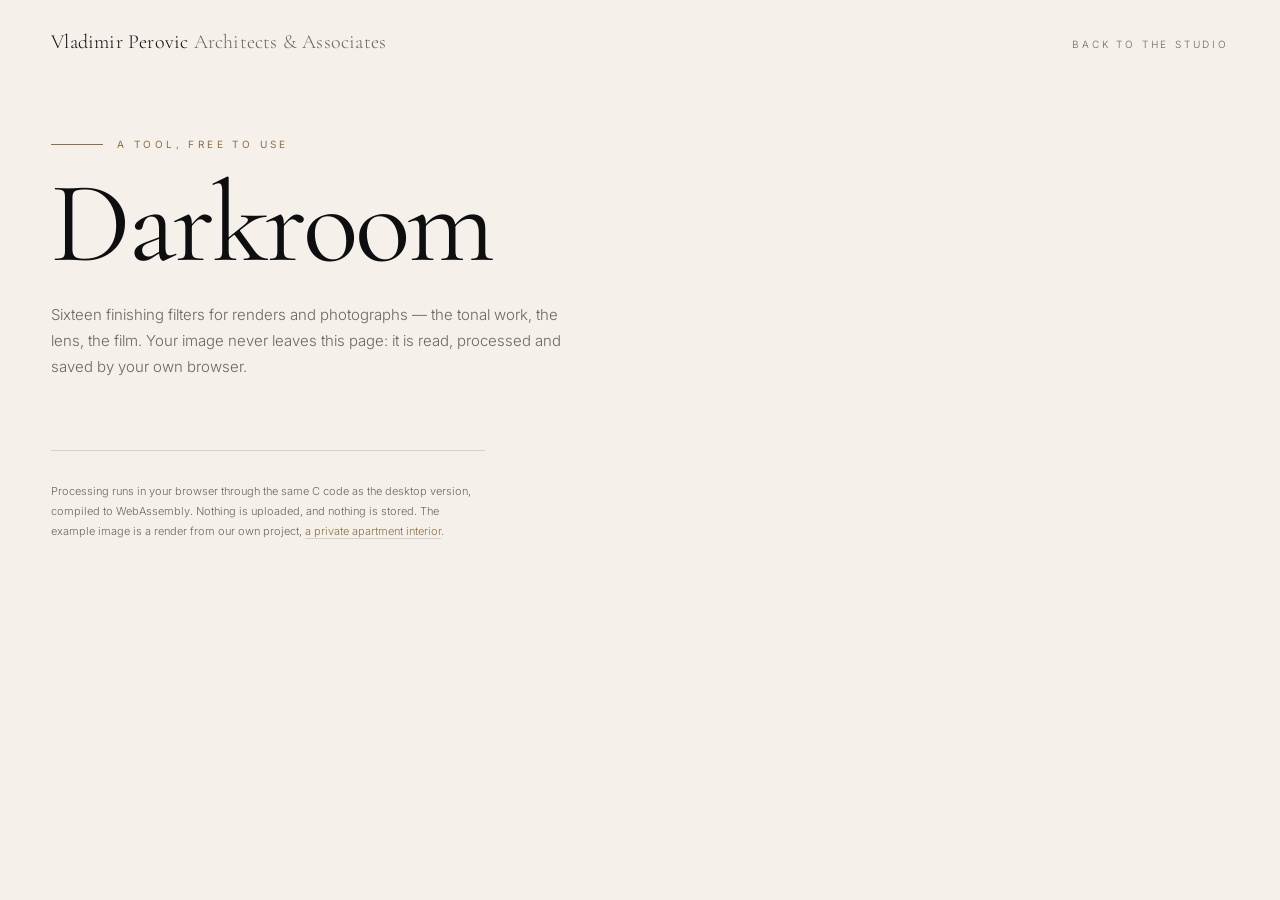
==== commit 6e5d43b4: "Publish the tool as a partial a site can put between its own header and footer The build now writes " ====
--- a/web/src/index.html
+++ b/web/src/index.html
@@ -9,8 +9,10 @@
 <link rel="preconnect" href="https://fonts.gstatic.com" crossorigin>
 <link href="https://fonts.googleapis.com/css2?family=Cormorant+Garamond:ital,wght@0,300;0,400;0,500;1,300;1,400&family=Inter:wght@300;400;500;600&display=swap" rel="stylesheet">
 <link rel="stylesheet" href="style.css?v=%%V%%">
+<style>body { margin: 0; background: #f5f1ea; }</style>
 </head>
 <body>
+<div id="darkroom">
 <header class="masthead">
   <a class="wordmark" href="https://vladimirperovic.com">Vladimir Perovic <span>Architects &amp; Associates</span></a>
   <nav><a href="https://vladimirperovic.com">Back to the studio</a></nav>
@@ -23,80 +25,7 @@
     Your image never leaves this page: it is read, processed and saved by your own browser.</p>
 </section>
 
-<div class="toolbar" id="toolbar">
-  <div class="tools">
-    <button type="button" id="open" class="strong">Open image</button>
-    <button type="button" id="compare"
-            title="Split the view — drag the line. Press and hold on the image (or the B key) to see the original whole.">Before / after</button>
-    <button type="button" id="cropMode">Crop</button>
-    <button type="button" id="zoom">100%</button>
-  </div>
-  <div class="save">
-    <span class="status" id="status"></span>
-    <select id="format" aria-label="Format">
-      <option value="image/jpeg">JPEG</option>
-      <option value="image/webp">WebP</option>
-      <option value="image/png">PNG</option>
-    </select>
-    <label class="quality" id="qualityWrap">Quality
-      <input type="range" id="quality" min="40" max="100" step="1" value="92">
-      <output id="qualityValue">92</output>
-    </label>
-    <button type="button" id="save" class="primary">Save image</button>
-    <button type="button" id="panelToggle" hidden>Filters</button>
-    <button type="button" id="leave" class="close" hidden aria-label="Close the editing view">
-      <svg viewBox="0 0 12 12" aria-hidden="true"><path d="M1 1l10 10M11 1L1 11"/></svg>
-      <span>Close</span>
-    </button>
-  </div>
-</div>
-
-<main class="workspace" id="workspace">
-  <div class="sheet" id="sheet">
-    <aside class="panel" id="panel">
-      <div class="panel-head">
-        <p class="kicker">A look to start from</p>
-        <div class="chooser">
-          <select id="presets" aria-label="Preset">
-            <option value="">Custom</option>
-          </select>
-          <svg class="chevron" viewBox="0 0 10 6" aria-hidden="true"><path d="M1 1l4 4 4-4"/></svg>
-        </div>
-      </div>
-      <div class="filters" id="filters"></div>
-      <div class="more" aria-hidden="true"><svg viewBox="0 0 12 7"><path d="M1 1l5 5 5-5"/></svg></div>
-    </aside>
-
-    <aside class="inspector" id="inspector">
-      <div class="controls" id="controls"></div>
-      <div class="panel-foot">
-        <button type="button" class="link small" id="reset">Reset every filter</button>
-      </div>
-      <div class="more" aria-hidden="true"><svg viewBox="0 0 12 7"><path d="M1 1l5 5 5-5"/></svg></div>
-    </aside>
-  </div>
-
-  <section class="stage" id="stage">
-    <div class="dropzone" id="dropzone">
-      <p class="kicker">Start here</p>
-      <p class="drop-title">Drop an image, or <button type="button" class="link" id="pick">choose a file</button></p>
-      <p class="drop-note">JPEG, PNG, WebP or TIFF. Large renders are fine — the preview works at screen size
-        and the full resolution is processed only when you save.</p>
-      <p class="drop-note">Or <button type="button" class="link" id="example">try it on one of our renders</button>.</p>
-    </div>
-    <div class="viewer" id="viewer" hidden>
-      <canvas id="canvas"></canvas>
-      <div class="crop-overlay" id="cropOverlay" hidden><div class="crop-rect" id="cropRect"></div></div>
-    </div>
-    <div class="busy" id="busy" hidden><span></span></div>
-  </section>
-</main>
-
-<div class="crop-actions" id="cropActions" hidden>
-  <span>Drag on the image, then</span>
-  <button type="button" id="cropApply" class="primary">Crop</button>
-  <button type="button" id="cropCancel" class="quiet">Cancel</button>
-</div>
+<!--TOOL-->
 
 <footer class="colophon">
   <p>Processing runs in your browser through the same C code as the desktop version, compiled to
@@ -104,7 +33,7 @@
     project, <a href="https://vladimirperovic.com/project.php?id=etr">a private apartment interior</a>.</p>
 </footer>
 
-<input type="file" id="file" accept="image/*" hidden>
 <script type="module" src="app.js?v=%%V%%"></script>
+</div>
 </body>
 </html>
--- a/web/src/style.css
+++ b/web/src/style.css
@@ -261,7 +261,7 @@
 
 /* Editing: the image fills the window, and the chrome floats over it ------ */
 
-body.editing { overflow: hidden; background: var(--stage); }
+body.editing { overflow: hidden; background: #17171a; }
 body.editing .masthead,
 body.editing .intro,
 body.editing .colophon { display: none; }
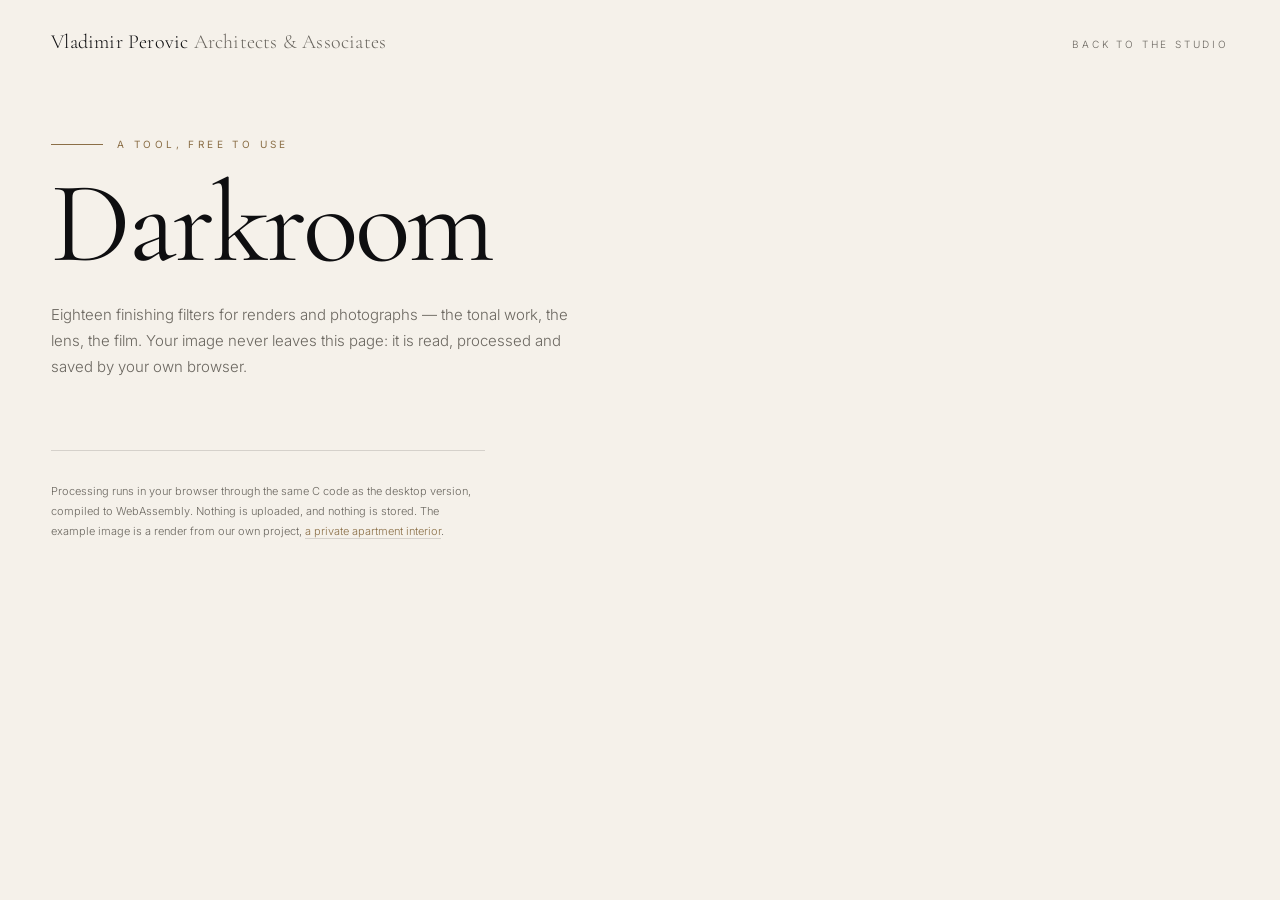
==== commit 159fa3b0: "Open a chosen image straight in the editor, and count eighteen filters - An image the visitor picks " ====
--- a/web/src/index.html
+++ b/web/src/index.html
@@ -21,7 +21,7 @@
 <section class="intro">
   <p class="kicker">A tool, free to use</p>
   <h1>Darkroom</h1>
-  <p class="lede">Sixteen finishing filters for renders and photographs — the tonal work, the lens, the film.
+  <p class="lede">Eighteen finishing filters for renders and photographs — the tonal work, the lens, the film.
     Your image never leaves this page: it is read, processed and saved by your own browser.</p>
 </section>
 
--- a/web/src/style.css
+++ b/web/src/style.css
@@ -16,6 +16,7 @@
   --glass-text: rgba(245, 241, 234, .92);
   --glass-muted: rgba(245, 241, 234, .5);
 
+  --sheet-height: 46vh;
   --rail-width: 232px;
   --panel-width: 312px;
   --toolbar-height: 56px;
@@ -168,8 +169,23 @@
 
 .viewer { position: relative; margin: auto; line-height: 0; }
 .viewer canvas { display: block; max-width: 100%; height: auto; }
-.viewer.actual { margin: 0; }
+/* Centring an image larger than the window would put its top-left corner out of reach: a flex container
+   cannot be scrolled back past a centred child. Zoomed, it is aligned to the corner and centred by auto
+   margins instead, which centre it along a side where it is smaller than the view and fall to nothing
+   along a side where it is larger — so every edge can still be scrolled to. */
+.stage.actual { align-items: flex-start; justify-content: flex-start; }
+.viewer.actual { margin: auto; }
 .viewer.actual canvas { max-width: none; }
+.stage { overscroll-behavior: contain; }
+body.editing .stage.actual { cursor: grab; }
+.stage.sliding { cursor: grabbing; }
+.viewer canvas.panning { cursor: grabbing; }
+/* A finger on the image belongs to the tool. Without this the browser takes the gesture for a scroll a few
+   pixels in, cancels it, and the divider stops where the finger was. In the page a vertical swipe still
+   scrolls the page; over the whole window, or at 100% where the tool pans, nothing is left to the browser. */
+.viewer canvas { touch-action: pan-y; -webkit-user-select: none; user-select: none; -webkit-touch-callout: none; }
+body.editing .viewer canvas,
+.viewer.actual canvas { touch-action: none; }
 
 .busy {
   position: absolute;
@@ -266,6 +282,7 @@
 body.editing .intro,
 body.editing .colophon { display: none; }
 
+body.editing #darkroom { position: relative; z-index: 9000; }
 body.editing .workspace { position: fixed; inset: 0; padding: 0; z-index: 3; }
 
 body.editing .stage {
@@ -274,6 +291,13 @@
   min-height: 0;
   padding: 0;
 }
+
+/* Zoomed, the scrolled area reaches past the floating chrome, so any edge of the picture can be brought out
+   from under the toolbar and the panels; a picture smaller than that room sits in the middle of it. */
+body.editing .stage.actual {
+  padding: calc(var(--toolbar-height) + 16px) calc(var(--panel-width) + 32px) 16px calc(var(--rail-width) + 32px);
+}
+body.editing.panel-hidden .stage.actual { padding: calc(var(--toolbar-height) + 16px) 16px 16px; }
 
 .sheet { display: contents; }
 
@@ -372,7 +396,7 @@
 }
 
 .panel.has-more .more,
-.inspector.has-more .more { display: flex; }
+.inspector-scroll.has-more .more { display: flex; }
 
 .more svg { width: 12px; height: 7px; fill: none; stroke: var(--accent-light); stroke-width: 1.4; opacity: .85; }
 
@@ -464,6 +488,38 @@
 
 .tools, .save { display: flex; align-items: center; gap: 8px; flex-wrap: wrap; }
 
+/* The studio's mark, first in the toolbar, back to the site. */
+.toolbar .brand {
+  display: inline-flex;
+  align-items: center;
+  justify-content: center;
+  width: 34px;
+  height: 34px;
+  margin-right: 8px;
+  color: inherit;
+  text-decoration: none;
+  border-radius: 8px;
+  transition: color .45s var(--ease), opacity .45s var(--ease);
+}
+.toolbar .brand svg { width: 28px; height: 28px; display: block; }
+.toolbar .brand:hover { color: var(--accent-light); }
+/* In the site's page its header already carries the mark; it is needed once the tool has the window. */
+body:not(.editing) #darkroom[data-chrome="page"] .brand { display: none; }
+
+/* Beside Save: the file opened, and the file Save will write. */
+.sizes {
+  font-size: 9.5px;
+  letter-spacing: .14em;
+  text-transform: uppercase;
+  color: var(--glass-muted);
+  font-variant-numeric: tabular-nums;
+  white-space: nowrap;
+}
+.sizes b { font-weight: 500; color: var(--glass-text); letter-spacing: .06em; }
+.sizes:empty { display: none; }
+body:not(.editing) .sizes { color: var(--muted); }
+body:not(.editing) .sizes b { color: var(--ink); }
+
 .toolbar button {
   background: transparent;
   border: 1px solid rgba(245, 241, 234, .26);
@@ -549,6 +605,9 @@
 
 .quality input { width: 92px; }
 .quality output { font-variant-numeric: tabular-nums; width: 22px; letter-spacing: 0; font-size: 11px; }
+
+/* Every label that has a short form for a narrow screen carries both. */
+.short { display: none; }
 
 .status {
   font-size: 10px;
@@ -571,6 +630,13 @@
 }
 
 body:not(.editing) .toolbar button { border-color: var(--line); }
+body:not(.editing) .toolbar button.strong { color: var(--ink); border-color: var(--ink); }
+
+body:not(.editing) .toolbar button.active {
+  color: var(--ink);
+  background: rgba(139, 111, 71, .14);
+  border-color: var(--accent);
+}
 body:not(.editing) .toolbar button:hover:not(:disabled) { background: var(--ink); color: var(--paper); border-color: var(--ink); }
 body:not(.editing) .toolbar button.quiet { color: var(--muted); }
 body:not(.editing) .toolbar button.primary { background: var(--accent); border-color: var(--accent); color: var(--paper); }
@@ -586,16 +652,24 @@
     left: 12px;
     right: 12px;
     bottom: 12px;
-    max-height: 44vh;
+    max-height: var(--sheet-height);
     overflow: auto;
     color: var(--glass-text);
-    background: var(--glass);
+    background: linear-gradient(180deg, rgba(30, 30, 34, .78), rgba(12, 12, 14, .74));
     backdrop-filter: blur(22px);
     border: 1px solid var(--glass-line);
-    border-radius: 3px;
+    border-radius: 14px;
+    box-shadow: 0 -18px 50px rgba(0, 0, 0, .4), inset 0 1px 0 rgba(245, 241, 234, .06);
     transition: opacity .45s var(--ease), transform .45s var(--ease);
     z-index: 4;
   }
+
+  /* The sheet must not sit on the picture: the picture ends where the sheet begins. */
+  body.editing:not(.panel-hidden) .stage { padding-bottom: calc(var(--sheet-height) + 26px); }
+
+  /* One scroller, so one hint at most — and the sheet's own edge already shows there is more. */
+  .more { display: none !important; }
+  .panel-head { border-radius: 13px 13px 0 0; }
 
   body.editing .panel,
   body.editing .inspector {
@@ -618,3 +692,89 @@
   .quality input { width: 68px; }
   .toolbar { padding: 9px 12px; gap: 10px; }
 }
+
+/* A narrow window: the chrome gets out of the way — short labels, small pills, tight rows. */
+@media (max-width: 860px) {
+  .long { display: none; }
+  .short { display: inline; }
+
+  .toolbar { padding: 7px 8px; gap: 6px; }
+  .tools, .save { gap: 5px; }
+
+  .toolbar button {
+    padding: 6px 11px;
+    font-size: 9px;
+    letter-spacing: .14em;
+  }
+
+  .toolbar button.close { padding: 6px 10px; gap: 0; }
+  .toolbar button.close span { display: none; }
+  .toolbar button.close svg { width: 10px; height: 10px; }
+
+  .save select { padding: 6px 8px; font-size: 9px; letter-spacing: .1em; }
+  .quality { gap: 5px; }
+  .quality input { width: 52px; }
+  .quality output { font-size: 10px; width: 18px; }
+
+  :root { --sheet-height: 42vh; }
+  body.editing .sheet { left: 8px; right: 8px; bottom: 8px; }
+  .crop-actions { bottom: 16px; padding: 8px 8px 8px 16px; font-size: 10px; gap: 10px; }
+}
+
+/* The loupe ------------------------------------------------------------ */
+
+/* The inspector is a column: the settings on top, scrolling on their own when they are tall, and under them
+   the loupe, taking whatever height is left but never less than its own — so it is always in view. */
+body.editing .inspector { display: flex; flex-direction: column; overflow: hidden; }
+body.editing .inspector-scroll { flex: 0 1 auto; min-height: 0; overflow: auto; }
+
+.loupe {
+  display: none;
+  position: relative;
+  flex: 1 0 200px;
+  margin: 0 16px 16px;
+  min-height: 200px;
+  overflow: hidden;
+  border: 1px solid var(--glass-line);
+  border-radius: 10px;
+  background: #0e0e10;
+  cursor: grab;
+  touch-action: none;
+  -webkit-user-select: none;
+  user-select: none;
+}
+body.editing .loupe { display: block; }
+.loupe.looking { cursor: grabbing; }
+.loupe canvas { position: absolute; left: 50%; top: 50%; transform: translate(-50%, -50%); display: block; }
+.loupe figcaption {
+  position: absolute;
+  inset: auto 0 0;
+  display: flex;
+  justify-content: space-between;
+  gap: 10px;
+  padding: 14px 10px 7px;
+  font-size: 9px;
+  letter-spacing: .2em;
+  text-transform: uppercase;
+  color: rgba(245, 241, 234, .82);
+  background: linear-gradient(transparent, rgba(0, 0, 0, .55));
+  pointer-events: none;
+}
+
+/* On the picture: where the loupe is looking. */
+.loupe-mark {
+  position: absolute;
+  border: 1px solid rgba(245, 241, 234, .9);
+  box-shadow: 0 0 0 1px rgba(14, 14, 16, .45);
+  border-radius: 2px;
+  pointer-events: none;
+}
+body:not(.editing) .loupe-mark { display: none; }
+
+/* On a narrow screen the settings are a sheet over the picture and there is no room for a second view. */
+@media (max-width: 1080px) {
+  body.editing .loupe, .loupe-mark { display: none !important; }
+  body.editing .inspector { display: block; }
+  body.editing .inspector-scroll { overflow: visible; }
+  .sizes .long { display: none; }
+}
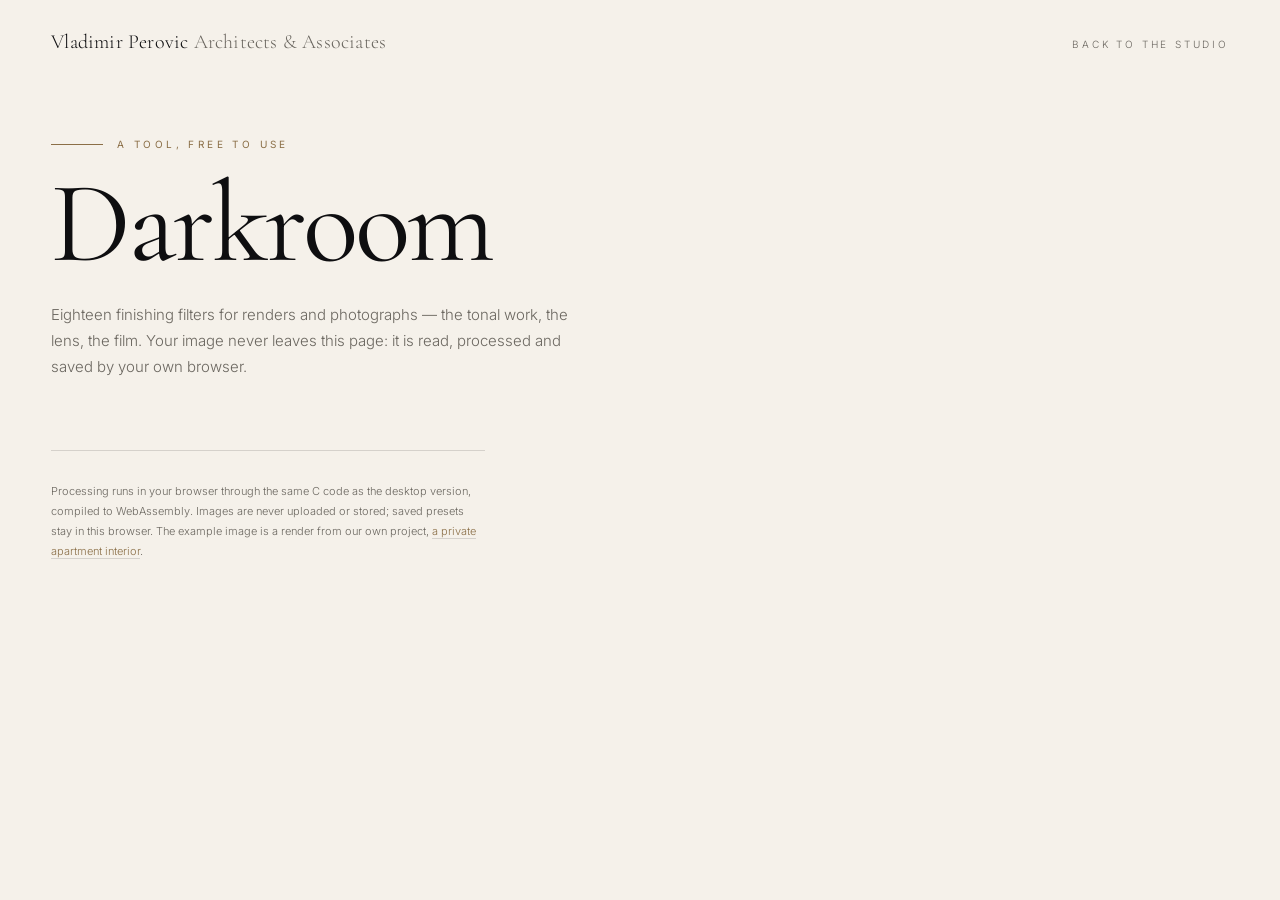
==== commit 2ada74f2: "Add saved looks, per-image batch editing and ZIP export" ====
--- a/web/src/index.html
+++ b/web/src/index.html
@@ -29,7 +29,7 @@
 
 <footer class="colophon">
   <p>Processing runs in your browser through the same C code as the desktop version, compiled to
-    WebAssembly. Nothing is uploaded, and nothing is stored. The example image is a render from our own
+    WebAssembly. Images are never uploaded or stored; saved presets stay in this browser. The example image is a render from our own
     project, <a href="https://vladimirperovic.com/project.php?id=etr">a private apartment interior</a>.</p>
 </footer>
 
--- a/web/src/style.css
+++ b/web/src/style.css
@@ -317,7 +317,7 @@
   z-index: 4;
 }
 
-body.editing .panel { left: 16px; width: var(--rail-width); }
+body.editing .panel { left: 16px; width: var(--rail-width); display: flex; flex-direction: column; overflow: hidden; }
 body.editing .inspector { right: 16px; width: var(--panel-width); }
 
 body.editing.panel-hidden .panel,
@@ -329,6 +329,7 @@
 
 /* The chooser stays put while the list of filters scrolls under it. */
 .panel-head {
+  flex: none;
   position: sticky;
   top: 0;
   z-index: 2;
@@ -395,12 +396,94 @@
   border-radius: 0 0 13px 13px;
 }
 
-.panel.has-more .more,
+.filter-scroll.has-more .more,
 .inspector-scroll.has-more .more { display: flex; }
 
 .more svg { width: 12px; height: 7px; fill: none; stroke: var(--accent-light); stroke-width: 1.4; opacity: .85; }
 
 .filters { padding: 8px 8px 18px; }
+.filter-scroll { flex: 1; min-height: 0; overflow: auto; }
+
+.preset-foot {
+  flex: none;
+  max-height: 60%;
+  overflow: auto;
+  padding: 10px 14px;
+  border-top: 1px solid var(--glass-line);
+  background: rgba(14, 14, 16, .7);
+}
+.preset-button {
+  width: 100%;
+  padding: 10px 12px;
+  border: 1px solid rgba(215, 181, 132, .5);
+  border-radius: 30px;
+  background: rgba(215, 181, 132, .1);
+  color: var(--glass-text);
+  font-size: 10px;
+  letter-spacing: .16em;
+  text-transform: uppercase;
+  cursor: pointer;
+}
+.preset-button:hover { background: var(--paper); color: var(--ink); }
+.preset-button:disabled { opacity: .4; cursor: default; }
+.preset-button:focus-visible, .preset-foot input:focus-visible { outline: 2px solid var(--accent-light); outline-offset: 2px; }
+.preset-foot label { display: block; margin-bottom: 8px; font-size: 12px; }
+.preset-foot input {
+  width: 100%;
+  min-width: 0;
+  padding: 10px;
+  border: 1px solid var(--glass-line);
+  border-radius: 8px;
+  background: rgba(245, 241, 234, .06);
+  color: var(--glass-text);
+  font-size: 13px;
+}
+.preset-actions { display: flex; gap: 8px; }
+.preset-note { margin: 10px 0 0; font-size: 11px; line-height: 1.5; color: var(--glass-muted); overflow-wrap: anywhere; }
+.preset-foot form .preset-note { margin: 8px 0 12px; }
+.batch-section { margin-top: 8px; padding-top: 8px; border-top: 1px solid var(--glass-line); }
+.batch-images { flex: none; padding: 0 12px 10px; border-top: 1px solid var(--glass-line); }
+.batch-gallery { display: grid; grid-auto-flow: column; grid-auto-columns: 94px; gap: 6px; overflow-x: auto; margin-top: 8px; padding: 2px; }
+.batch-thumb { position: relative; min-width: 0; padding: 4px; background: rgba(245, 241, 234, .04); color: var(--glass-muted); border: 1px solid var(--glass-line); border-radius: 7px; cursor: pointer; }
+.batch-thumb img { display: block; width: 100%; height: 40px; object-fit: contain; background: #151518; border-radius: 3px; }
+.batch-thumb span { display: block; padding: 5px 1px 1px; font-size: 10px; white-space: nowrap; overflow: hidden; text-overflow: ellipsis; }
+.batch-thumb:hover, .batch-thumb:focus-visible { border-color: var(--accent-light); outline: 1px solid var(--accent-light); }
+.batch-thumb.selected { border-color: var(--accent-light); background: rgba(215, 181, 132, .16); color: var(--glass-text); }
+.batch-thumb.edited::after { content: ""; position: absolute; top: 7px; right: 7px; width: 6px; height: 6px; border-radius: 50%; background: var(--accent-light); box-shadow: 0 0 0 2px #17171a; }
+.batch-thumb.loading { opacity: .5; }
+.batch-thumb.failed span { color: #f0a293; }
+.batch-actions { margin-top: 12px; flex-wrap: wrap; }
+.batch-actions .preset-button { flex: 1 0 auto; width: auto; padding-inline: 9px; letter-spacing: .08em; }
+.batch-section progress { width: 100%; height: 5px; margin-top: 12px; accent-color: var(--accent-light); }
+.batch-download { display: block; margin-top: 10px; color: var(--accent-light); font-size: 12px; }
+.batch-section details { margin-top: 10px; font-size: 11px; line-height: 1.5; color: var(--glass-muted); overflow-wrap: anywhere; }
+.batch-section summary { cursor: pointer; color: var(--accent-light); }
+.batch-section ul { padding-left: 16px; }
+
+/* A generous hit area along the left edge, with a visible grip above the loupe. */
+.inspector-resize {
+  position: absolute;
+  inset: 0 auto 0 0;
+  width: 10px;
+  z-index: 3;
+  cursor: ew-resize;
+  touch-action: none;
+  user-select: none;
+}
+.inspector-resize::after {
+  content: "";
+  position: absolute;
+  left: 2px;
+  top: calc(50% - 24px);
+  width: 3px;
+  height: 48px;
+  border-radius: 3px;
+  background: var(--accent-light);
+  opacity: .5;
+}
+.inspector-resize:hover, .inspector-resize:focus-visible { background: rgba(215, 181, 132, .12); outline: none; }
+.inspector-resize:hover::after, .inspector-resize:focus-visible::after { opacity: 1; }
+#darkroom.resizing-inspector, #darkroom.resizing-inspector * { cursor: ew-resize !important; user-select: none !important; }
 
 .group-label {
   font-size: 9.5px;
@@ -646,6 +729,10 @@
 /* Narrow screens: the two panels become one sheet along the bottom ------- */
 
 @media (max-width: 1080px) {
+  .inspector-resize { display: none; }
+  body.editing .panel { display: block; }
+  .filter-scroll { overflow: visible; }
+  .preset-foot { max-height: none; overflow: visible; }
   body.editing .sheet {
     display: block;
     position: fixed;
